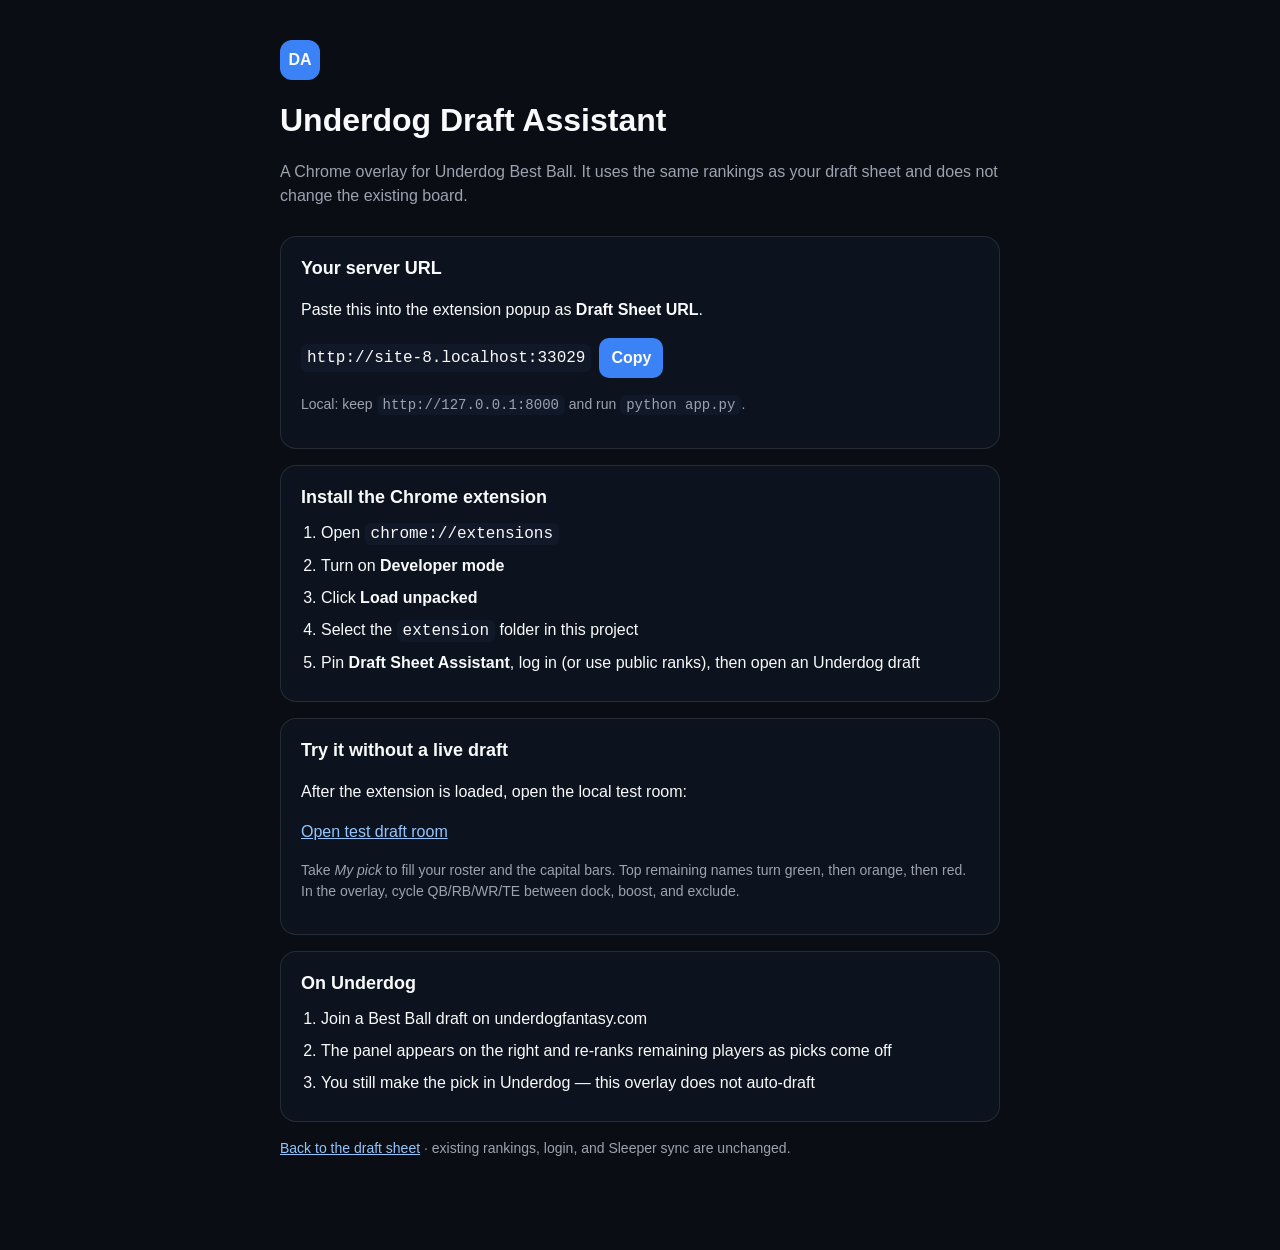
==== assistant.html @ 2c3628f1 "chrome extension" ====
<!DOCTYPE html>
<html lang="en">
  <head>
    <meta charset="UTF-8" />
    <meta name="viewport" content="width=device-width, initial-scale=1.0" />
    <title>Draft Assistant · Underdog overlay</title>
    <style>
      :root {
        color-scheme: dark;
        --bg: #0a0e14;
        --text: #f9fafb;
        --muted: #9ca3af;
        --accent: #3b82f6;
        --border: rgba(255, 255, 255, 0.1);
      }
      * { box-sizing: border-box; }
      body {
        margin: 0;
        background: var(--bg);
        color: var(--text);
        font: 16px/1.5 "Segoe UI", Tahoma, sans-serif;
      }
      main {
        max-width: 760px;
        margin: 0 auto;
        padding: 40px 20px 80px;
      }
      a { color: #93c5fd; }
      .logo {
        display: inline-grid;
        place-items: center;
        width: 40px;
        height: 40px;
        border-radius: 12px;
        background: var(--accent);
        font-weight: 800;
        margin-bottom: 16px;
      }
      h1 { margin: 0 0 8px; }
      .lede { color: var(--muted); margin-bottom: 28px; }
      section {
        border: 1px solid var(--border);
        border-radius: 16px;
        padding: 18px 20px;
        margin-bottom: 16px;
        background: rgba(17, 24, 39, 0.55);
      }
      h2 { margin: 0 0 10px; font-size: 18px; }
      ol { margin: 0; padding-left: 20px; }
      li { margin: 8px 0; }
      code, .copy {
        font-family: ui-monospace, Consolas, monospace;
        background: #111827;
        padding: 2px 6px;
        border-radius: 6px;
      }
      .copy-row {
        display: flex;
        gap: 8px;
        align-items: center;
        flex-wrap: wrap;
      }
      button {
        font: inherit;
        font-weight: 700;
        border: 0;
        border-radius: 10px;
        padding: 8px 12px;
        background: var(--accent);
        color: #fff;
        cursor: pointer;
      }
      .note { color: var(--muted); font-size: 14px; }
    </style>
  </head>
  <body>
    <main>
      <div class="logo">DA</div>
      <h1>Underdog Draft Assistant</h1>
      <p class="lede">A Chrome overlay for Underdog Best Ball. It uses the same rankings as your draft sheet and does not change the existing board.</p>

      <section>
        <h2>Your server URL</h2>
        <p>Paste this into the extension popup as <strong>Draft Sheet URL</strong>.</p>
        <p class="copy-row">
          <code id="api-base"></code>
          <button id="copy-api" type="button">Copy</button>
        </p>
        <p class="note">Local: keep <code>http://127.0.0.1:8000</code> and run <code>python app.py</code>.</p>
      </section>

      <section>
        <h2>Install the Chrome extension</h2>
        <ol>
          <li>Open <code>chrome://extensions</code></li>
          <li>Turn on <strong>Developer mode</strong></li>
          <li>Click <strong>Load unpacked</strong></li>
          <li>Select the <code>extension</code> folder in this project</li>
          <li>Pin <strong>Draft Sheet Assistant</strong>, log in (or use public ranks), then open an Underdog draft</li>
        </ol>
      </section>

      <section>
        <h2>Try it without a live draft</h2>
        <p>After the extension is loaded, open the local test room:</p>
        <p><a id="test-link" href="/extension/test-draft-room.html">Open test draft room</a></p>
        <p class="note">Take <em>My pick</em> to fill your roster and the capital bars. Top remaining names turn green, then orange, then red. In the overlay, cycle QB/RB/WR/TE between dock, boost, and exclude.</p>
      </section>

      <section>
        <h2>On Underdog</h2>
        <ol>
          <li>Join a Best Ball draft on underdogfantasy.com</li>
          <li>The panel appears on the right and re-ranks remaining players as picks come off</li>
          <li>You still make the pick in Underdog — this overlay does not auto-draft</li>
        </ol>
      </section>

      <p class="note"><a href="/">Back to the draft sheet</a> · existing rankings, login, and Sleeper sync are unchanged.</p>
    </main>
    <script>
      const origin = window.location.origin;
      document.getElementById('api-base').textContent = origin;
      document.getElementById('copy-api').addEventListener('click', async () => {
        await navigator.clipboard.writeText(origin);
        document.getElementById('copy-api').textContent = 'Copied';
      });
    </script>
  </body>
</html>
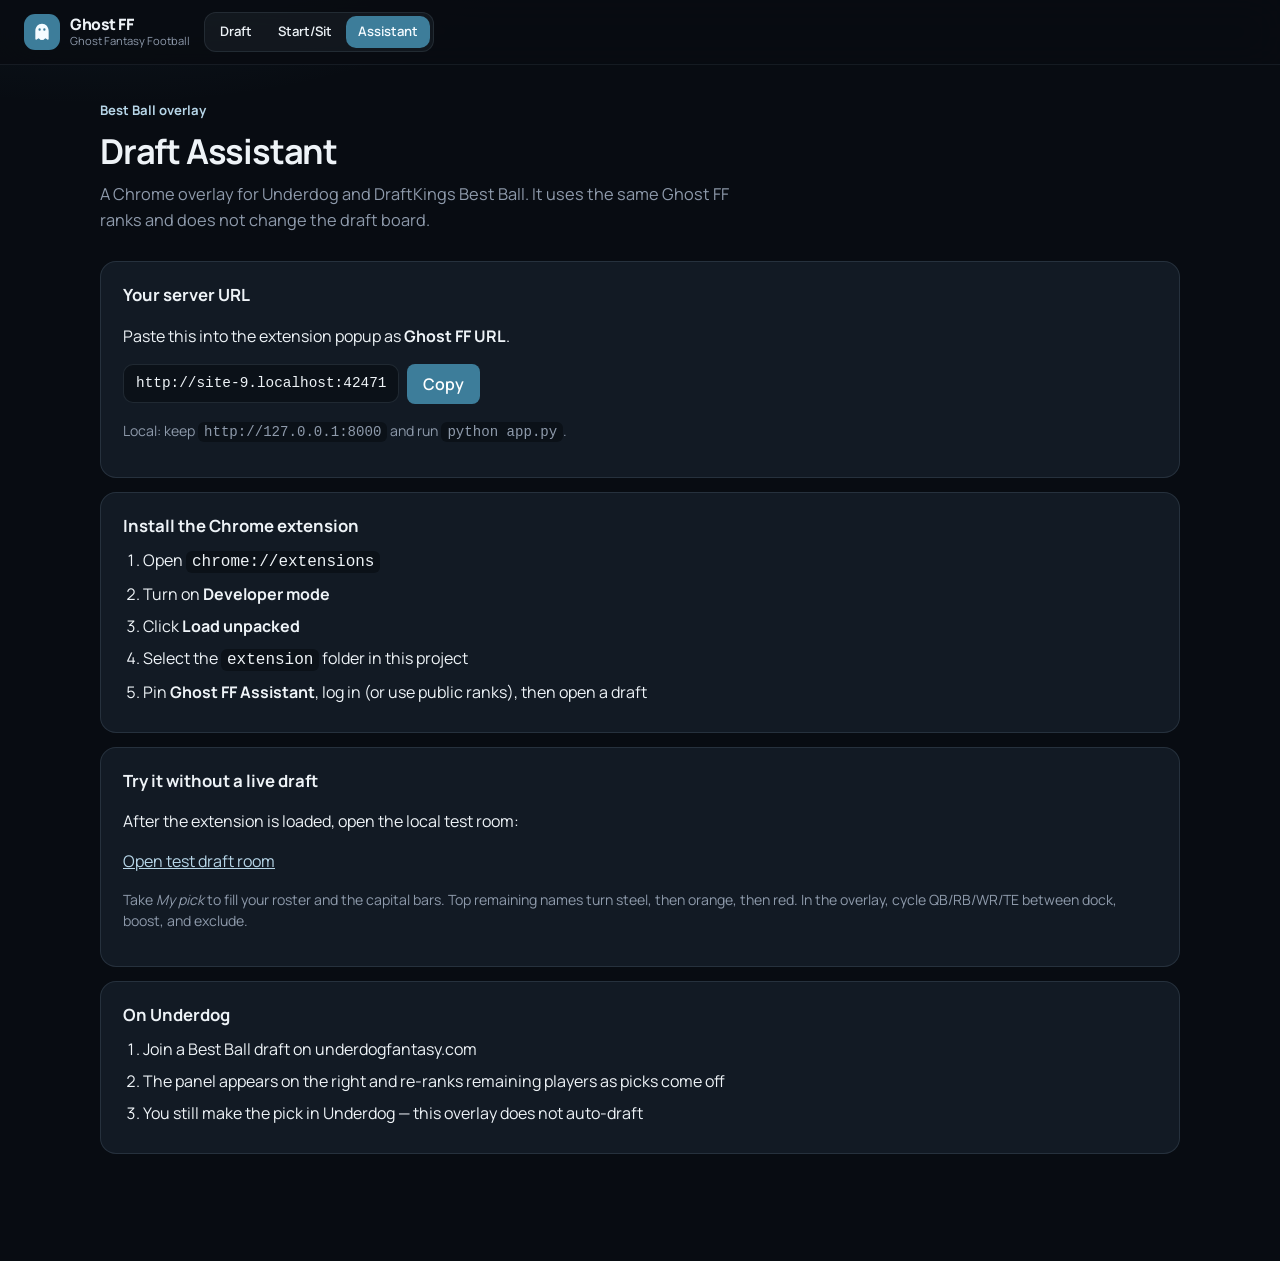
==== commit cdafa03c: "UI updates, new start sit feature" ====
--- a/assistant.html
+++ b/assistant.html
@@ -2,122 +2,80 @@
 <html lang="en">
   <head>
     <meta charset="UTF-8" />
-    <meta name="viewport" content="width=device-width, initial-scale=1.0" />
-    <title>Draft Assistant · Underdog overlay</title>
-    <style>
-      :root {
-        color-scheme: dark;
-        --bg: #0a0e14;
-        --text: #f9fafb;
-        --muted: #9ca3af;
-        --accent: #3b82f6;
-        --border: rgba(255, 255, 255, 0.1);
-      }
-      * { box-sizing: border-box; }
-      body {
-        margin: 0;
-        background: var(--bg);
-        color: var(--text);
-        font: 16px/1.5 "Segoe UI", Tahoma, sans-serif;
-      }
-      main {
-        max-width: 760px;
-        margin: 0 auto;
-        padding: 40px 20px 80px;
-      }
-      a { color: #93c5fd; }
-      .logo {
-        display: inline-grid;
-        place-items: center;
-        width: 40px;
-        height: 40px;
-        border-radius: 12px;
-        background: var(--accent);
-        font-weight: 800;
-        margin-bottom: 16px;
-      }
-      h1 { margin: 0 0 8px; }
-      .lede { color: var(--muted); margin-bottom: 28px; }
-      section {
-        border: 1px solid var(--border);
-        border-radius: 16px;
-        padding: 18px 20px;
-        margin-bottom: 16px;
-        background: rgba(17, 24, 39, 0.55);
-      }
-      h2 { margin: 0 0 10px; font-size: 18px; }
-      ol { margin: 0; padding-left: 20px; }
-      li { margin: 8px 0; }
-      code, .copy {
-        font-family: ui-monospace, Consolas, monospace;
-        background: #111827;
-        padding: 2px 6px;
-        border-radius: 6px;
-      }
-      .copy-row {
-        display: flex;
-        gap: 8px;
-        align-items: center;
-        flex-wrap: wrap;
-      }
-      button {
-        font: inherit;
-        font-weight: 700;
-        border: 0;
-        border-radius: 10px;
-        padding: 8px 12px;
-        background: var(--accent);
-        color: #fff;
-        cursor: pointer;
-      }
-      .note { color: var(--muted); font-size: 14px; }
-    </style>
+    <meta name="viewport" content="width=device-width, initial-scale=1.0, viewport-fit=cover" />
+    <title>Assistant · Ghost FF</title>
+    <link rel="stylesheet" href="styles.css?v=20260910-photos2" />
   </head>
   <body>
-    <main>
-      <div class="logo">DA</div>
-      <h1>Underdog Draft Assistant</h1>
-      <p class="lede">A Chrome overlay for Underdog Best Ball. It uses the same rankings as your draft sheet and does not change the existing board.</p>
+    <div class="app-shell">
+      <div class="header-cluster">
+        <div class="top-bar-chrome">
+          <a class="logo-section logo-link" href="/">
+            <span class="logo-mark" aria-hidden="true"></span>
+            <div class="logo-copy">
+              <h1>Ghost FF</h1>
+              <p>Ghost Fantasy Football</p>
+            </div>
+          </a>
+          <button type="button" id="nav-expand-toggle" class="nav-expand-toggle" aria-expanded="false" aria-controls="top-bar-nav">
+            <span class="nav-expand-label">Menu</span>
+            <span class="nav-expand-chevron" aria-hidden="true"></span>
+          </button>
+        </div>
+        <div class="top-bar-nav" id="top-bar-nav">
+          <nav class="page-nav" aria-label="Ghost FF">
+            <a href="/" class="nav-btn">Draft</a>
+            <a href="/start-sit" class="nav-btn">Start/Sit</a>
+            <a href="/assistant" class="nav-btn is-current" aria-current="page">Assistant</a>
+          </nav>
+        </div>
+      </div>
 
-      <section>
-        <h2>Your server URL</h2>
-        <p>Paste this into the extension popup as <strong>Draft Sheet URL</strong>.</p>
-        <p class="copy-row">
-          <code id="api-base"></code>
-          <button id="copy-api" type="button">Copy</button>
-        </p>
-        <p class="note">Local: keep <code>http://127.0.0.1:8000</code> and run <code>python app.py</code>.</p>
-      </section>
+      <main class="ghost-main">
+        <header class="ghost-hero">
+          <p class="ghost-kicker">Best Ball overlay</p>
+          <h2>Draft Assistant</h2>
+          <p class="ghost-lede">A Chrome overlay for Underdog and DraftKings Best Ball. It uses the same Ghost FF ranks and does not change the draft board.</p>
+        </header>
 
-      <section>
-        <h2>Install the Chrome extension</h2>
-        <ol>
-          <li>Open <code>chrome://extensions</code></li>
-          <li>Turn on <strong>Developer mode</strong></li>
-          <li>Click <strong>Load unpacked</strong></li>
-          <li>Select the <code>extension</code> folder in this project</li>
-          <li>Pin <strong>Draft Sheet Assistant</strong>, log in (or use public ranks), then open an Underdog draft</li>
-        </ol>
-      </section>
+        <section class="ghost-panel">
+          <h2>Your server URL</h2>
+          <p>Paste this into the extension popup as <strong>Ghost FF URL</strong>.</p>
+          <p class="copy-row">
+            <code class="ghost-copy" id="api-base"></code>
+            <button id="copy-api" type="button">Copy</button>
+          </p>
+          <p class="ghost-note">Local: keep <code class="ghost-copy">http://127.0.0.1:8000</code> and run <code class="ghost-copy">python app.py</code>.</p>
+        </section>
 
-      <section>
-        <h2>Try it without a live draft</h2>
-        <p>After the extension is loaded, open the local test room:</p>
-        <p><a id="test-link" href="/extension/test-draft-room.html">Open test draft room</a></p>
-        <p class="note">Take <em>My pick</em> to fill your roster and the capital bars. Top remaining names turn green, then orange, then red. In the overlay, cycle QB/RB/WR/TE between dock, boost, and exclude.</p>
-      </section>
+        <section class="ghost-panel">
+          <h2>Install the Chrome extension</h2>
+          <ol>
+            <li>Open <code class="ghost-copy">chrome://extensions</code></li>
+            <li>Turn on <strong>Developer mode</strong></li>
+            <li>Click <strong>Load unpacked</strong></li>
+            <li>Select the <code class="ghost-copy">extension</code> folder in this project</li>
+            <li>Pin <strong>Ghost FF Assistant</strong>, log in (or use public ranks), then open a draft</li>
+          </ol>
+        </section>
 
-      <section>
-        <h2>On Underdog</h2>
-        <ol>
-          <li>Join a Best Ball draft on underdogfantasy.com</li>
-          <li>The panel appears on the right and re-ranks remaining players as picks come off</li>
-          <li>You still make the pick in Underdog — this overlay does not auto-draft</li>
-        </ol>
-      </section>
+        <section class="ghost-panel">
+          <h2>Try it without a live draft</h2>
+          <p>After the extension is loaded, open the local test room:</p>
+          <p><a id="test-link" href="/extension/test-draft-room.html">Open test draft room</a></p>
+          <p class="ghost-note">Take <em>My pick</em> to fill your roster and the capital bars. Top remaining names turn steel, then orange, then red. In the overlay, cycle QB/RB/WR/TE between dock, boost, and exclude.</p>
+        </section>
 
-      <p class="note"><a href="/">Back to the draft sheet</a> · existing rankings, login, and Sleeper sync are unchanged.</p>
-    </main>
+        <section class="ghost-panel">
+          <h2>On Underdog</h2>
+          <ol>
+            <li>Join a Best Ball draft on underdogfantasy.com</li>
+            <li>The panel appears on the right and re-ranks remaining players as picks come off</li>
+            <li>You still make the pick in Underdog — this overlay does not auto-draft</li>
+          </ol>
+        </section>
+      </main>
+    </div>
     <script>
       const origin = window.location.origin;
       document.getElementById('api-base').textContent = origin;
@@ -125,6 +83,12 @@
         await navigator.clipboard.writeText(origin);
         document.getElementById('copy-api').textContent = 'Copied';
       });
+      const navToggle = document.getElementById('nav-expand-toggle');
+      const headerCluster = document.querySelector('.header-cluster');
+      navToggle?.addEventListener('click', () => {
+        const open = headerCluster.classList.toggle('is-nav-open');
+        navToggle.setAttribute('aria-expanded', open ? 'true' : 'false');
+      });
     </script>
   </body>
 </html>
--- a/styles.css
+++ b/styles.css
@@ -0,0 +1,1742 @@
+@import url('https://fonts.googleapis.com/css2?family=Manrope:wght@400;500;700;800&display=swap');
+
+:root {
+  color-scheme: dark;
+  --bg: #080c12;
+  --header-bg: #0c121a;
+  --border: #1c2733;
+  --text: #eef3f7;
+  --muted: #8e9aab;
+  --accent: #3d7d9a;
+  --accent-hover: #4e91af;
+  --accent-deep: #2f6a86;
+  --ice: #b7d6e8;
+  --paper: #121a24;
+  --panel: #121a24;
+  --danger: #e07070;
+  --success: #2f9e6b;
+  --ghost-mark: url("data:image/svg+xml,%3Csvg xmlns='http://www.w3.org/2000/svg' viewBox='0 0 24 24'%3E%3Cpath fill='%23000' fill-rule='evenodd' d='M12 2.2C7.4 2.2 4 6 4 10.9v9.5c0 .8.9 1.2 1.6.7L8 19.6l2.1 1.7c.5.4 1.3.4 1.8 0l.1-.1.1.1c.5.4 1.3.4 1.8 0L16 19.6l2.4 1.5c.7.5 1.6.1 1.6-.7v-9.5C20 6 16.6 2.2 12 2.2zM9.15 10.35a1.4 1.4 0 1 0 0-2.8 1.4 1.4 0 0 0 0 2.8zm5.7 0a1.4 1.4 0 1 0 0-2.8 1.4 1.4 0 0 0 0 2.8z'/%3E%3C/svg%3E");
+}
+
+* {
+  box-sizing: border-box;
+}
+
+body {
+  margin: 0;
+  background:
+    radial-gradient(900px 420px at 8% -10%, rgba(61, 125, 154, 0.16), transparent 55%),
+    var(--bg);
+  color: var(--text);
+  font-family: "Manrope", "Segoe UI", sans-serif;
+  line-height: 1.5;
+  -webkit-text-size-adjust: 100%;
+}
+
+button,
+input,
+select {
+  font: inherit;
+}
+
+.app-shell {
+  min-height: 100vh;
+  display: flex;
+  flex-direction: column;
+}
+
+.ghost-main {
+  width: min(1080px, calc(100% - 32px));
+  margin: 0 auto;
+  padding: 36px 0 96px;
+}
+
+.ghost-hero {
+  max-width: 40rem;
+  margin-bottom: 28px;
+}
+
+.ghost-hero h2 {
+  margin: 0 0 10px;
+  font-size: clamp(1.55rem, 3.2vw, 2.15rem);
+  font-weight: 700;
+  letter-spacing: -0.035em;
+  line-height: 1.18;
+}
+
+.ghost-kicker {
+  margin: 0 0 10px;
+  color: var(--ice);
+  font-size: 0.82rem;
+  font-weight: 700;
+}
+
+.ghost-lede {
+  margin: 0;
+  color: var(--muted);
+  font-size: 1.02rem;
+  line-height: 1.6;
+}
+
+.copy-row .ghost-copy {
+  padding: 8px 12px;
+  border-radius: 10px;
+  border: 1px solid rgba(183, 214, 232, 0.12);
+  font-size: 0.9rem;
+}
+
+.ghost-panel {
+  padding: 20px 22px;
+  margin-bottom: 14px;
+  border: 1px solid rgba(183, 214, 232, 0.12);
+  border-radius: 16px;
+  background: var(--paper);
+}
+
+.ghost-panel h2 {
+  margin: 0 0 10px;
+  font-size: 1.05rem;
+}
+
+.ghost-panel ol {
+  margin: 0;
+  padding-left: 20px;
+}
+
+.ghost-panel li {
+  margin: 8px 0;
+}
+
+.ghost-note {
+  color: var(--muted);
+  font-size: 0.88rem;
+}
+
+.ghost-main a {
+  color: var(--ice);
+}
+
+.copy-row {
+  display: flex;
+  gap: 8px;
+  align-items: center;
+  flex-wrap: wrap;
+}
+
+.ghost-copy {
+  font-family: ui-monospace, Consolas, monospace;
+  background: #0b1118;
+  padding: 2px 6px;
+  border-radius: 6px;
+}
+
+.copy-row .ghost-copy {
+  padding: 8px 12px;
+  border-radius: 10px;
+  border: 1px solid rgba(183, 214, 232, 0.12);
+  font-size: 0.9rem;
+}
+
+.header-cluster,
+.top-bar {
+  position: sticky;
+  top: 0;
+  z-index: 40;
+  display: flex;
+  flex-direction: row;
+  align-items: center;
+  gap: 14px;
+  padding: 12px 24px;
+  background: rgba(8, 12, 18, 0.88);
+  border-bottom: 1px solid rgba(183, 214, 232, 0.08);
+  backdrop-filter: blur(20px);
+  -webkit-backdrop-filter: blur(20px);
+  height: auto;
+  overflow: visible;
+}
+
+.top-bar-chrome {
+  display: flex;
+  align-items: center;
+  gap: 10px;
+  flex: 0 0 auto;
+  min-width: 0;
+}
+
+.logo-section {
+  display: flex;
+  align-items: center;
+  gap: 10px;
+  flex: 0 0 auto;
+  min-width: 0;
+}
+
+.logo-link {
+  text-decoration: none;
+  color: inherit;
+}
+
+.logo-mark {
+  display: grid;
+  place-items: center;
+  width: 36px;
+  height: 36px;
+  border-radius: 11px;
+  background: var(--accent);
+  color: #f4fbff;
+  font-size: 0;
+}
+
+.logo-mark::before {
+  content: "";
+  width: 20px;
+  height: 20px;
+  background: currentColor;
+  -webkit-mask: var(--ghost-mark) center / contain no-repeat;
+  mask: var(--ghost-mark) center / contain no-repeat;
+}
+
+.logo-copy {
+  min-width: 0;
+}
+
+.logo-section h1 {
+  margin: 0;
+  font-size: 0.98rem;
+  font-weight: 800;
+  letter-spacing: -0.03em;
+  line-height: 1.15;
+  color: var(--text);
+  white-space: nowrap;
+}
+
+.logo-copy p {
+  margin: 0;
+  font-size: 0.7rem;
+  color: var(--muted);
+}
+
+/* Visible by default; hidden only on wide desktops */
+.nav-expand-toggle {
+  display: inline-flex;
+  align-items: center;
+  justify-content: center;
+  gap: 8px;
+  flex: 0 0 auto;
+  min-width: 44px;
+  min-height: 40px;
+  padding: 0 12px;
+  border: 1px solid rgba(255, 255, 255, 0.14);
+  border-radius: 12px;
+  background: rgba(255, 255, 255, 0.06);
+  color: var(--text);
+  font-size: 0.82rem;
+  font-weight: 700;
+  cursor: pointer;
+}
+
+.nav-expand-chevron {
+  display: inline-block;
+  width: 8px;
+  height: 8px;
+  border-right: 2px solid currentColor;
+  border-bottom: 2px solid currentColor;
+  transform: rotate(45deg);
+  transition: transform 0.18s ease;
+  margin-top: -3px;
+}
+
+.top-bar.is-nav-open .nav-expand-chevron {
+  transform: rotate(-135deg);
+  margin-top: 3px;
+}
+
+.top-bar-nav {
+  display: flex;
+  flex-direction: row;
+  align-items: center;
+  gap: 10px;
+  flex: 1 1 auto;
+  min-width: 0;
+}
+
+.page-nav {
+  display: inline-flex;
+  align-items: center;
+  gap: 2px;
+  padding: 3px;
+  border-radius: 12px;
+  background: rgba(183, 214, 232, 0.06);
+  border: 1px solid rgba(183, 214, 232, 0.1);
+}
+
+.page-nav .nav-btn {
+  border: 0;
+  background: transparent;
+  min-height: 32px;
+  padding: 0 12px;
+}
+
+.page-nav .nav-btn:hover {
+  background: rgba(183, 214, 232, 0.08);
+  border-color: transparent;
+}
+
+.page-nav .nav-btn.is-current {
+  background: var(--accent);
+  color: #f4fbff;
+}
+
+.header-cluster.is-nav-open .nav-expand-chevron,
+.top-bar.is-nav-open .nav-expand-chevron {
+  transform: rotate(-135deg);
+  margin-top: 3px;
+}
+
+.top-bar-account {
+  display: flex;
+  flex-direction: row;
+  align-items: center;
+  gap: 8px;
+  flex: 0 0 auto;
+  margin-left: auto;
+}
+
+.draft-dock,
+.top-bar > .draft-controls {
+  display: flex;
+  align-items: center;
+  flex: 0 1 auto;
+  width: min(1400px, calc(100% - 48px));
+  max-width: none;
+  min-width: 0;
+  gap: 8px;
+  margin: 14px auto 0;
+  padding: 6px 8px 6px 12px;
+  background: var(--paper);
+  border: 1px solid rgba(183, 214, 232, 0.12);
+  border-radius: 14px;
+}
+
+.draft-dock[hidden] {
+  display: none !important;
+}
+
+.settings-bar {
+  display: flex;
+  align-items: center;
+  gap: 8px;
+  flex: 1 1 auto;
+  min-width: 0;
+}
+
+/* Wide desktop: full horizontal nav, no menu button */
+@media (min-width: 1101px) {
+  .nav-expand-toggle {
+    display: none !important;
+  }
+
+  .top-bar-nav {
+    display: flex !important;
+    flex-direction: row;
+    align-items: center;
+    flex: 1 1 auto;
+    width: auto;
+    gap: 8px;
+  }
+
+  .top-bar-account {
+    margin-left: auto;
+  }
+
+  .logo-copy p {
+    display: block;
+  }
+}
+
+/* Compact screens handled primarily by inline critical CSS in index.html */
+@media (max-width: 1100px) {
+  .col-adp-diff,
+  .col-personal-diff,
+  .col-sos {
+    display: none;
+  }
+
+  body.compact-metric-expert .col-adp {
+    display: none;
+  }
+
+  body.compact-metric-adp .col-expert {
+    display: none;
+  }
+
+  .header-cluster {
+    flex-direction: column;
+    align-items: stretch;
+    gap: 0;
+    padding: 0;
+    padding-top: env(safe-area-inset-top, 0px);
+  }
+
+  .top-bar-chrome {
+    width: 100%;
+    justify-content: space-between;
+    min-height: 56px;
+    padding: 10px 12px;
+  }
+
+  .logo-copy p {
+    display: none;
+  }
+
+  .top-bar-nav {
+    display: none;
+    flex-direction: column;
+    width: 100%;
+    padding: 0 12px 12px;
+    border-top: 1px solid rgba(183, 214, 232, 0.08);
+  }
+
+  .header-cluster.is-nav-open .top-bar-nav {
+    display: flex;
+  }
+
+  .top-bar-nav > * {
+    width: 100%;
+  }
+
+  .page-nav {
+    width: 100%;
+    display: flex;
+  }
+
+  .page-nav .nav-btn {
+    flex: 1;
+  }
+
+  .top-bar-account {
+    margin-left: 0;
+    flex-direction: column;
+    align-items: stretch;
+    width: 100%;
+  }
+}
+
+.nav-control,
+.nav-search {
+  display: flex;
+  align-items: center;
+  min-width: 0;
+  background: rgba(255, 255, 255, 0.04);
+  border: 1px solid rgba(183, 214, 232, 0.1);
+  border-radius: 10px;
+}
+
+.nav-control {
+  flex: 0 0 auto;
+}
+
+.nav-search {
+  flex: 1 1 280px;
+  max-width: 420px;
+  padding: 3px 3px 3px 4px;
+}
+
+.draft-dock.nav-search {
+  flex: 0 1 auto;
+  width: min(1400px, calc(100% - 48px));
+  max-width: none;
+  border-radius: 14px;
+  background: var(--paper);
+  border: 1px solid rgba(183, 214, 232, 0.12);
+}
+
+.draft-dock[hidden] {
+  display: none !important;
+}
+
+.nav-select,
+.top-bar .compact-select {
+  appearance: none;
+  -webkit-appearance: none;
+  min-height: 36px;
+  padding: 0 34px 0 14px;
+  border: 0;
+  background: transparent url("data:image/svg+xml,%3Csvg xmlns='http://www.w3.org/2000/svg' width='12' height='12' viewBox='0 0 12 12'%3E%3Cpath fill='%239ca3af' d='M3 4.5L6 8l3-3.5'/%3E%3C/svg%3E") no-repeat right 12px center;
+  color: var(--text);
+  font-size: 0.85rem;
+  font-weight: 600;
+  border-radius: 999px;
+  cursor: pointer;
+}
+
+.nav-select:hover,
+.top-bar .compact-select:hover {
+  border-color: transparent;
+}
+
+.nav-search .compact-input {
+  flex: 1 1 auto;
+  width: 100%;
+  min-width: 0;
+  max-width: 100%;
+  min-height: 32px;
+  padding: 0 12px;
+  border: 0;
+  background: transparent;
+  box-shadow: none;
+  font-size: 0.85rem;
+}
+
+.nav-search .compact-input:hover,
+.nav-search .compact-input:focus {
+  border-color: transparent;
+  box-shadow: none;
+}
+
+.nav-sync {
+  flex: 0 0 auto;
+  min-height: 30px;
+  padding: 0 14px;
+  border-radius: 999px;
+  font-size: 0.8rem;
+  font-weight: 700;
+  white-space: nowrap;
+}
+
+.nav-sync-secondary {
+  background: transparent;
+  border: 1px solid rgba(255, 255, 255, 0.18);
+  color: var(--text);
+}
+
+.nav-sync-secondary:hover {
+  background: rgba(255, 255, 255, 0.08);
+}
+
+.nav-sync:disabled {
+  opacity: 0.6;
+  cursor: wait;
+}
+
+.manual-mode-btn {
+  display: inline-flex;
+  align-items: center;
+  gap: 8px;
+  flex: 0 0 auto;
+  min-height: 36px;
+  padding: 0 14px;
+  border: 1px solid rgba(255, 255, 255, 0.12);
+  border-radius: 999px;
+  background: rgba(255, 255, 255, 0.04);
+  color: var(--muted);
+  font-size: 0.82rem;
+  font-weight: 700;
+  cursor: pointer;
+  transition: background 0.15s ease, border-color 0.15s ease, color 0.15s ease;
+}
+
+.manual-mode-btn:hover {
+  background: rgba(255, 255, 255, 0.08);
+  color: var(--text);
+}
+
+.manual-mode-dot {
+  width: 8px;
+  height: 8px;
+  border-radius: 50%;
+  background: #6b7280;
+  box-shadow: none;
+}
+
+.manual-mode-btn.is-enabled {
+  border-color: rgba(47, 158, 107, 0.4);
+  background: rgba(47, 158, 107, 0.14);
+  color: #b7e4cc;
+}
+
+.manual-mode-btn.is-enabled:hover {
+  background: rgba(47, 158, 107, 0.22);
+  color: #d5f0e0;
+}
+
+.manual-mode-btn.is-enabled .manual-mode-dot {
+  background: #2f9e6b;
+  box-shadow: 0 0 0 3px rgba(47, 158, 107, 0.22);
+}
+
+.manual-search-wrap {
+  position: relative;
+  flex: 1 1 auto;
+  min-width: 0;
+}
+
+.manual-search-suggestions {
+  position: absolute;
+  top: calc(100% + 6px);
+  left: 0;
+  right: 0;
+  z-index: 60;
+  max-height: 260px;
+  overflow-y: auto;
+  padding: 6px;
+  border: 1px solid rgba(255, 255, 255, 0.12);
+  border-radius: 12px;
+  background: #111827;
+  box-shadow: 0 12px 28px rgba(0, 0, 0, 0.45);
+}
+
+.manual-search-suggestion {
+  display: grid;
+  grid-template-columns: 26px minmax(0, 1fr) auto;
+  align-items: center;
+  gap: 10px;
+  width: 100%;
+  padding: 8px 10px;
+  border: 0;
+  border-radius: 8px;
+  background: transparent;
+  color: var(--text);
+  text-align: left;
+  cursor: pointer;
+}
+
+.manual-search-suggestion:hover,
+.manual-search-suggestion.is-active {
+  background: rgba(61, 125, 154, 0.18);
+}
+
+.manual-search-suggestion-name {
+  font-size: 0.85rem;
+  font-weight: 600;
+}
+
+.manual-search-suggestion-meta {
+  color: var(--muted);
+  font-size: 0.75rem;
+  white-space: nowrap;
+}
+
+.manual-search-empty {
+  padding: 10px;
+  color: var(--muted);
+  font-size: 0.82rem;
+}
+
+.nav-btn,
+.nav-login {
+  display: inline-flex;
+  align-items: center;
+  justify-content: center;
+  min-height: 34px;
+  padding: 0 13px;
+  border-radius: 10px;
+  font-size: 0.82rem;
+  font-weight: 600;
+  cursor: pointer;
+}
+
+a.nav-btn {
+  text-decoration: none;
+  color: inherit;
+  box-sizing: border-box;
+}
+
+a.nav-btn.is-current {
+  background: var(--accent);
+  border-color: transparent;
+  color: #f4fbff;
+}
+
+.nav-btn {
+  background: rgba(255, 255, 255, 0.04);
+  color: var(--text);
+  border: 1px solid rgba(255, 255, 255, 0.08);
+}
+
+.nav-btn:hover {
+  background: rgba(255, 255, 255, 0.08);
+  border-color: rgba(255, 255, 255, 0.14);
+}
+
+.nav-login {
+  background: var(--ice);
+  color: #0b1218;
+}
+
+.nav-login:hover {
+  background: #d5e8f3;
+}
+
+label.nav-btn {
+  margin: 0;
+  line-height: 1;
+  box-sizing: border-box;
+}
+
+.compact-select {
+  padding: 6px 10px;
+  border: 1px solid var(--border);
+  background: var(--bg);
+  color: var(--text);
+  border-radius: 6px;
+  font-size: 0.85rem;
+  min-height: 32px;
+  cursor: pointer;
+}
+
+.compact-select:hover {
+  border-color: var(--accent);
+}
+
+.checkbox-label {
+  display: flex;
+  align-items: center;
+  gap: 6px;
+  font-size: 0.85rem;
+  color: var(--text);
+  cursor: pointer;
+}
+
+.checkbox-label input {
+  width: auto;
+  min-height: auto;
+  cursor: pointer;
+}
+
+.compact-input {
+  padding: 6px 10px;
+  border: 1px solid var(--border);
+  background: var(--bg);
+  color: var(--text);
+  border-radius: 6px;
+  font-size: 0.85rem;
+  min-height: 32px;
+  min-width: 150px;
+}
+
+.compact-input:hover {
+  border-color: var(--accent);
+}
+
+.compact-input:focus {
+  outline: none;
+  border-color: var(--accent);
+  box-shadow: 0 0 0 2px rgba(61, 125, 154, 0.22);
+}
+
+.compact-button {
+  padding: 6px 14px;
+  border-radius: 8px;
+  font-size: 0.85rem;
+  font-weight: 600;
+  min-height: 32px;
+}
+
+.user-section {
+  display: flex;
+  align-items: center;
+  gap: 8px;
+  flex: 0 0 auto;
+  margin-left: auto;
+}
+
+.user-display {
+  max-width: 140px;
+  overflow: hidden;
+  text-overflow: ellipsis;
+  white-space: nowrap;
+  font-size: 0.82rem;
+  font-weight: 700;
+  color: var(--text);
+}
+
+.user-display:empty {
+  display: none;
+}
+
+.main-content {
+  flex: 1;
+  padding: 18px 24px 32px;
+  max-width: 1400px;
+  margin: 0 auto;
+  width: 100%;
+}
+
+.csv-help-banner {
+  display: flex;
+  align-items: flex-start;
+  justify-content: space-between;
+  gap: 16px;
+  margin-bottom: 16px;
+  padding: 14px 16px;
+  background: rgba(61, 125, 154, 0.1);
+  border: 1px solid rgba(183, 214, 232, 0.16);
+  border-radius: 14px;
+}
+
+.csv-help-copy {
+  min-width: 0;
+}
+
+.csv-help-copy strong {
+  display: block;
+  margin-bottom: 4px;
+  color: var(--text);
+  font-size: 0.92rem;
+}
+
+.csv-help-copy p {
+  margin: 0;
+  color: var(--muted);
+  font-size: 0.85rem;
+  line-height: 1.45;
+}
+
+.csv-help-copy code,
+.csv-help-copy em {
+  color: var(--text);
+  font-style: normal;
+  font-weight: 700;
+}
+
+.csv-help-copy code {
+  font-family: "Segoe UI", sans-serif;
+  font-weight: 600;
+}
+
+.csv-help-dismiss {
+  flex: 0 0 auto;
+  white-space: nowrap;
+}
+
+.filters-bar {
+  display: flex;
+  align-items: center;
+  justify-content: space-between;
+  margin-bottom: 16px;
+  gap: 12px;
+}
+
+.filters-bar-main {
+  display: flex;
+  align-items: center;
+  gap: 12px;
+  min-width: 0;
+  flex: 1 1 auto;
+}
+
+.position-filters {
+  display: flex;
+  gap: 2px;
+  flex-wrap: wrap;
+  padding: 3px;
+  border-radius: 10px;
+  background: rgba(183, 214, 232, 0.06);
+  border: 1px solid rgba(183, 214, 232, 0.1);
+}
+}
+
+.chip-filter {
+  padding: 6px 12px;
+  border: 1px solid transparent;
+  background: transparent;
+  color: var(--muted);
+  border-radius: 8px;
+  font-size: 0.82rem;
+  font-weight: 600;
+  cursor: pointer;
+  transition: background 0.15s ease, color 0.15s ease;
+}
+
+.chip-filter:hover {
+  color: var(--text);
+  background: rgba(183, 214, 232, 0.08);
+}
+
+.chip-filter.is-active {
+  background: var(--accent);
+  color: #f4fbff;
+  border-color: transparent;
+}
+
+.action-buttons {
+  display: flex;
+  flex-wrap: wrap;
+  gap: 8px;
+  align-items: center;
+}
+
+.ranking-status-bar {
+  padding: 8px 12px;
+  background: rgba(61, 125, 154, 0.1);
+  border: 1px solid rgba(183, 214, 232, 0.14);
+  border-radius: 10px;
+  margin-bottom: 16px;
+  font-size: 0.85rem;
+  color: var(--ice);
+  font-weight: 500;
+}
+
+.table-container {
+  background: var(--paper);
+  border: 1px solid rgba(183, 214, 232, 0.1);
+  border-radius: 14px;
+  overflow: auto;
+  max-height: 70vh;
+}
+
+.rankings-table {
+  width: 100%;
+  border-collapse: collapse;
+}
+
+.rankings-table thead {
+  background: var(--header-bg);
+  position: sticky;
+  top: 0;
+  z-index: 10;
+}
+
+.rankings-table th,
+.rankings-table td {
+  padding: 12px 16px;
+  text-align: left;
+  border-bottom: 1px solid var(--border);
+}
+
+.rankings-table th {
+  font-size: 0.72rem;
+  font-weight: 600;
+  letter-spacing: 0.04em;
+  text-transform: uppercase;
+  color: var(--muted);
+  cursor: pointer;
+  user-select: none;
+}
+
+.rankings-table th:hover {
+  color: var(--text);
+}
+
+.rankings-table th.is-sorted {
+  background: rgba(61, 125, 154, 0.14);
+  box-shadow: inset 0 -2px 0 var(--accent);
+  color: var(--ice);
+}
+
+.rankings-table th.is-sorted::after {
+  content: ' ▾';
+  font-size: 0.8em;
+}
+
+.rankings-table th.is-sorted.asc::after {
+  content: ' ▴';
+}
+
+/* Phone: Rank, Player, Pos, metric, Mark */
+@media (max-width: 768px) {
+  .col-team,
+  .col-adp-diff,
+  .col-personal-diff,
+  .col-sos {
+    display: none;
+  }
+
+  body.compact-metric-expert .col-adp {
+    display: none;
+  }
+
+  body.compact-metric-adp .col-expert {
+    display: none;
+  }
+
+  .manual-search-suggestions {
+    top: auto;
+    bottom: calc(100% + 8px);
+    max-height: min(42vh, 320px);
+  }
+
+  .manual-search-suggestion {
+    min-height: 44px;
+    padding: 12px 12px;
+  }
+
+  .manual-search-suggestion-name {
+    font-size: 0.95rem;
+  }
+
+  .nav-sync {
+    min-height: 44px;
+    padding: 0 16px;
+    font-size: 0.88rem;
+  }
+
+  .top-bar .compact-input {
+    min-height: 44px;
+    font-size: 1rem;
+  }
+
+  .logo-copy h1 {
+    font-size: 0.88rem;
+  }
+
+  .main-content {
+    padding: 12px 12px 8px;
+  }
+
+  .csv-help-banner {
+    flex-direction: column;
+  }
+
+  .csv-help-dismiss {
+    align-self: flex-end;
+  }
+
+  .filters-bar {
+    align-items: stretch;
+    flex-direction: column;
+    flex-wrap: nowrap;
+    gap: 8px;
+  }
+
+  .filters-bar-main {
+    flex-direction: column;
+    align-items: stretch;
+    gap: 8px;
+  }
+
+  .action-buttons {
+    width: 100%;
+    display: flex;
+    flex-wrap: wrap;
+    gap: 8px;
+  }
+
+  .action-buttons .compact-button {
+    flex: 1 1 calc(50% - 8px);
+    min-height: 40px;
+  }
+
+  .position-filters {
+    flex-wrap: nowrap;
+    overflow-x: auto;
+    -webkit-overflow-scrolling: touch;
+    scrollbar-width: none;
+    padding-bottom: 2px;
+  }
+
+  .position-filters::-webkit-scrollbar {
+    display: none;
+  }
+
+  .chip-filter {
+    flex: 0 0 auto;
+    min-height: 40px;
+    padding: 8px 14px;
+    font-size: 0.9rem;
+  }
+
+  .adp-selector .compact-select {
+    width: 100%;
+    min-height: 40px;
+  }
+
+  .rankings-table,
+  .comparison-table th,
+  .comparison-table td {
+    padding: 12px 8px;
+    font-size: 0.82rem;
+  }
+
+  .rankings-table tbody tr {
+    min-height: 48px;
+  }
+
+  .rankings-table td.col-rank,
+  .rankings-table th.col-rank {
+    padding-left: 10px;
+    white-space: nowrap;
+  }
+
+  .player-name {
+    font-size: 0.92rem;
+  }
+
+  .pos-pill {
+    font-size: 0.75rem;
+    padding: 4px 8px;
+  }
+
+  .row-draft-btn {
+    min-height: 40px;
+    min-width: 56px;
+    padding: 0 12px;
+    font-size: 0.8rem;
+  }
+
+  .col-draft-action {
+    width: 68px;
+  }
+
+  .drag-handle {
+    display: none;
+  }
+
+  .drafted-hint {
+    display: none;
+  }
+
+  .table-container {
+    max-height: none;
+  }
+}
+
+/* Tablet refinements */
+@media (min-width: 769px) and (max-width: 1100px) {
+  .compact-select,
+  .compact-input {
+    font-size: 0.85rem;
+    padding: 6px 10px;
+  }
+
+  .nav-sync {
+    min-height: 36px;
+  }
+
+  .rankings-table,
+  .comparison-table th,
+  .comparison-table td {
+    padding: 10px 12px;
+    font-size: 0.84rem;
+  }
+
+  .filters-bar {
+    flex-wrap: wrap;
+  }
+
+  .position-filters {
+    flex-wrap: nowrap;
+    overflow-x: auto;
+    -webkit-overflow-scrolling: touch;
+    scrollbar-width: none;
+  }
+
+  .position-filters::-webkit-scrollbar {
+    display: none;
+  }
+
+  .chip-filter {
+    flex: 0 0 auto;
+    min-height: 36px;
+  }
+
+  .row-draft-btn {
+    min-height: 34px;
+    padding: 0 12px;
+  }
+}
+
+.rankings-table tbody tr {
+  transition: background 0.15s ease;
+}
+
+.rankings-table tbody tr:hover {
+  background: rgba(183, 214, 232, 0.04);
+}
+
+.rankings-table tbody tr.drafted-row {
+  opacity: 0.4;
+}
+
+.rankings-table td {
+  font-size: 0.9rem;
+}
+
+.player-cell {
+  display: flex;
+  align-items: center;
+  gap: 10px;
+  min-width: 0;
+}
+
+.player-photo {
+  position: relative;
+  display: grid;
+  place-items: center;
+  flex: 0 0 auto;
+  width: 32px;
+  height: 32px;
+  overflow: hidden;
+  border-radius: 50%;
+  background: rgba(61, 125, 154, 0.22);
+  color: var(--ice);
+  font-size: 0.62rem;
+  font-weight: 800;
+  letter-spacing: 0.02em;
+}
+
+.player-photo.is-dst {
+  border-radius: 8px;
+  padding: 4px;
+  background: rgba(8, 12, 18, 0.55);
+}
+
+.player-photo img {
+  position: absolute;
+  inset: 0;
+  z-index: 1;
+  width: 100%;
+  height: 100%;
+  object-fit: cover;
+  object-position: top center;
+}
+
+.player-photo.has-photo .player-initials {
+  display: none;
+}
+
+.player-photo.is-dst img {
+  object-fit: contain;
+  padding: 3px;
+}
+
+.player-photo.is-chip,
+.player-photo.is-suggest {
+  width: 26px;
+  height: 26px;
+  font-size: 0.55rem;
+}
+
+.player-name {
+  min-width: 0;
+  font-weight: 600;
+  letter-spacing: -0.02em;
+  overflow: hidden;
+  text-overflow: ellipsis;
+  white-space: nowrap;
+}
+
+.selected-row {
+  outline: 1px solid rgba(61, 125, 154, 0.55);
+  background: rgba(61, 125, 154, 0.12) !important;
+}
+
+.unmatched-section {
+  margin-top: 20px;
+  padding: 16px;
+  background: var(--bg);
+  border: 1px solid var(--border);
+  border-radius: 8px;
+}
+
+.drafted-section {
+  margin-top: 20px;
+  padding: 16px;
+  background: rgba(255, 255, 255, 0.02);
+  border: 1px solid var(--border);
+  border-radius: 10px;
+}
+
+.drafted-section-header {
+  display: flex;
+  flex-direction: column;
+  gap: 4px;
+  margin-bottom: 12px;
+}
+
+.drafted-section-header h3 {
+  margin: 0;
+  font-size: 1rem;
+  display: flex;
+  align-items: center;
+  gap: 8px;
+}
+
+.drafted-count {
+  display: inline-flex;
+  align-items: center;
+  justify-content: center;
+  min-width: 1.6rem;
+  padding: 0 6px;
+  border-radius: 999px;
+  background: rgba(61, 125, 154, 0.2);
+  color: var(--ice);
+  font-size: 0.8rem;
+  font-weight: 700;
+}
+
+.drafted-hint {
+  margin: 0;
+  color: var(--muted);
+  font-size: 0.82rem;
+}
+
+.drafted-list {
+  display: flex;
+  flex-wrap: wrap;
+  gap: 8px;
+  max-height: 180px;
+  overflow-y: auto;
+}
+
+.drafted-chip {
+  display: inline-flex;
+  align-items: center;
+  gap: 8px;
+  padding: 4px 8px 4px 4px;
+  border: 1px solid rgba(255, 255, 255, 0.1);
+  border-radius: 999px;
+  background: rgba(255, 255, 255, 0.04);
+  font-size: 0.82rem;
+}
+
+.drafted-chip-meta {
+  color: var(--muted);
+  font-size: 0.75rem;
+}
+
+.drafted-chip-source {
+  font-size: 0.68rem;
+  font-weight: 700;
+  letter-spacing: 0.04em;
+  text-transform: uppercase;
+  color: var(--ice);
+}
+
+.drafted-chip-source.is-manual {
+  color: #b7e4cc;
+}
+
+.drafted-chip-undo {
+  min-height: 24px;
+  padding: 0 8px;
+  border: 0;
+  border-radius: 999px;
+  background: rgba(239, 68, 68, 0.15);
+  color: #fca5a5;
+  font-size: 0.72rem;
+  font-weight: 700;
+  cursor: pointer;
+}
+
+.drafted-chip-undo:hover {
+  background: rgba(239, 68, 68, 0.28);
+}
+
+.drafted-empty {
+  color: var(--muted);
+  font-size: 0.85rem;
+}
+
+.row-draft-btn {
+  min-height: 28px;
+  padding: 0 10px;
+  border: 1px solid rgba(47, 158, 107, 0.35);
+  border-radius: 8px;
+  background: rgba(47, 158, 107, 0.12);
+  color: #b7e4cc;
+  font-size: 0.72rem;
+  font-weight: 700;
+  cursor: pointer;
+  white-space: nowrap;
+}
+
+.row-draft-btn:hover {
+  background: rgba(16, 185, 129, 0.22);
+}
+
+.col-draft-action {
+  width: 72px;
+  text-align: center;
+}
+
+.unmatched-section h3 {
+  margin: 0 0 8px 0;
+  font-size: 1rem;
+  color: var(--text);
+}
+
+.unmatched-section p {
+  margin: 0 0 12px 0;
+  font-size: 0.85rem;
+  color: var(--muted);
+}
+
+.unmatched-list {
+  max-height: 200px;
+  overflow-y: auto;
+  margin-bottom: 12px;
+  padding: 8px;
+  background: var(--panel);
+  border: 1px solid var(--border);
+  border-radius: 6px;
+}
+
+.unmatched-item {
+  display: flex;
+  justify-content: space-between;
+  align-items: center;
+  padding: 8px;
+  margin-bottom: 4px;
+  background: var(--bg);
+  border-radius: 4px;
+  font-size: 0.85rem;
+}
+
+.unmatched-item:last-child {
+  margin-bottom: 0;
+}
+
+.unmatched-item .player-info {
+  display: flex;
+  align-items: center;
+  gap: 8px;
+}
+
+.unmatched-item .pick-no {
+  color: var(--accent);
+  font-weight: 600;
+}
+
+.drag-handle {
+  cursor: grab;
+  color: var(--muted);
+  padding: 4px 8px 4px 4px;
+  user-select: none;
+  display: inline-flex;
+  align-items: center;
+  gap: 2px;
+  vertical-align: middle;
+}
+
+.drag-handle:hover {
+  color: var(--text);
+}
+
+.drag-handle:active {
+  cursor: grabbing;
+}
+
+.drag-handle::before {
+  content: '⋮⋮';
+  font-size: 1.2rem;
+  letter-spacing: -2px;
+  line-height: 1;
+}
+
+.pos-pill {
+  display: inline-flex;
+  align-items: center;
+  justify-content: center;
+  border-radius: 4px;
+  padding: 2px 8px;
+  font-size: 0.75rem;
+  font-weight: 600;
+  letter-spacing: 0.05em;
+  background: rgba(255, 255, 255, 0.1);
+  min-width: 50px;
+  border: 1px solid rgba(255, 255, 255, 0.1);
+}
+
+/* Position-specific colors */
+.pos-pill.pos-qb {
+  background: rgba(239, 68, 68, 0.2);
+  color: #fca5a5;
+  border: 1px solid rgba(239, 68, 68, 0.3);
+}
+
+.pos-pill.pos-rb {
+  background: rgba(34, 197, 94, 0.2);
+  color: #86efac;
+  border: 1px solid rgba(34, 197, 94, 0.3);
+}
+
+.pos-pill.pos-wr {
+  background: rgba(61, 125, 154, 0.22);
+  color: var(--ice);
+  border: 1px solid rgba(61, 125, 154, 0.35);
+}
+
+.pos-pill.pos-te {
+  background: rgba(168, 85, 247, 0.2);
+  color: #c4b5fd;
+  border: 1px solid rgba(168, 85, 247, 0.3);
+}
+
+.pos-pill.pos-k {
+  background: rgba(251, 191, 36, 0.2);
+  color: #fcd34d;
+  border: 1px solid rgba(251, 191, 36, 0.3);
+}
+
+.pos-pill.pos-def {
+  background: rgba(107, 114, 128, 0.2);
+  color: #d1d5db;
+  border: 1px solid rgba(107, 114, 128, 0.3);
+}
+
+.pos-pill.pos-flex {
+  background: rgba(236, 72, 153, 0.2);
+  color: #f9a8d4;
+  border: 1px solid rgba(236, 72, 153, 0.3);
+}
+
+.tier-pill {
+  display: inline-flex;
+  align-items: center;
+  justify-content: center;
+  border-radius: 4px;
+  padding: 2px 8px;
+  font-size: 0.75rem;
+  font-weight: 600;
+  letter-spacing: 0.05em;
+  background: rgba(255, 255, 255, 0.1);
+  min-width: 50px;
+}
+
+.tier-pill.t1 { background: rgba(110, 231, 249, 0.16); color: var(--accent); }
+.tier-pill.t2 { background: rgba(122, 201, 255, 0.16); color: #94cfff; }
+.tier-pill.t3 { background: rgba(125, 139, 255, 0.16); color: #a2adff; }
+.tier-pill.t4 { background: rgba(151, 117, 255, 0.16); color: #bfa7ff; }
+.tier-pill.t5 { background: rgba(255, 153, 102, 0.16); color: #ffb47a; }
+.tier-pill.t6 { background: rgba(255, 107, 107, 0.16); color: var(--danger); }
+.tier-pill.t7 { background: rgba(255, 214, 102, 0.16); color: #ffd36a; }
+.tier-pill.t8 { background: rgba(131, 205, 146, 0.16); color: #b4e4b8; }
+.tier-pill.t9 { background: rgba(255, 125, 175, 0.16); color: #ffb1cf; }
+.tier-pill.t10 { background: rgba(255, 255, 255, 0.1); color: #e8ecf5; }
+
+.tier-divider {
+  cursor: pointer;
+}
+
+.tier-divider td {
+  padding-top: 10px;
+  padding-bottom: 10px;
+  background: rgba(255, 255, 255, 0.03);
+  border-bottom: 1px solid rgba(255, 255, 255, 0.12);
+}
+
+.tier-divider td:hover {
+  background: rgba(255, 255, 255, 0.05);
+}
+
+.tier-divider.is-selected td {
+  background: rgba(61, 125, 154, 0.16);
+  box-shadow: inset 3px 0 0 var(--accent);
+}
+
+.tier-bar {
+  display: flex;
+  align-items: center;
+  gap: 10px;
+  width: 100%;
+}
+
+.tier-divider-count {
+  margin-left: 10px;
+  color: var(--muted);
+  font-size: 0.86rem;
+}
+
+.status-bar {
+  padding: 10px 14px;
+  background: var(--header-bg);
+  border: 1px solid var(--border);
+  border-radius: 6px;
+  margin-top: 12px;
+  font-size: 0.85rem;
+  color: var(--muted);
+}
+
+button {
+  border: none;
+  border-radius: 8px;
+  padding: 8px 16px;
+  cursor: pointer;
+  background: var(--accent);
+  color: white;
+  font-weight: 600;
+  transition: background 0.15s ease;
+}
+
+button:hover {
+  background: var(--accent-hover);
+}
+
+button.ghost {
+  background: transparent;
+  color: var(--text);
+  border: 1px solid var(--border);
+}
+
+button.ghost:hover {
+  background: rgba(255, 255, 255, 0.05);
+  border-color: var(--accent);
+}
+
+.top-bar .nav-btn:hover {
+  background: rgba(255, 255, 255, 0.08);
+  border-color: rgba(255, 255, 255, 0.14);
+}
+
+.top-bar .nav-login:hover {
+  background: #d5e8f3;
+}
+
+.modal-overlay {
+  position: fixed;
+  top: 0;
+  left: 0;
+  right: 0;
+  bottom: 0;
+  background: rgba(0, 0, 0, 0.8);
+  display: flex;
+  align-items: center;
+  justify-content: center;
+  z-index: 1000;
+}
+
+.modal-content {
+  background: var(--header-bg);
+  border: 1px solid var(--border);
+  border-radius: 12px;
+  padding: 24px;
+  max-width: 400px;
+  width: 90%;
+  display: flex;
+  flex-direction: column;
+  gap: 16px;
+}
+
+.modal-content h2 {
+  margin: 0;
+  color: var(--text);
+}
+
+.modal-content p {
+  margin: 0;
+  color: var(--muted);
+  font-size: 0.9rem;
+}
+
+.modal-content input {
+  width: 100%;
+  padding: 10px 12px;
+  border: 1px solid var(--border);
+  background: var(--bg);
+  color: var(--text);
+  border-radius: 6px;
+  margin-bottom: 8px;
+}
+
+.modal-content button {
+  margin-top: 8px;
+}
+
+.modal-overlay {
+  position: fixed;
+  top: 0;
+  left: 0;
+  right: 0;
+  bottom: 0;
+  background: rgba(0, 0, 0, 0.8);
+  display: flex;
+  align-items: center;
+  justify-content: center;
+  z-index: 1000;
+}
+
+.modal-content {
+  background: var(--panel);
+  border: 1px solid rgba(255, 255, 255, 0.1);
+  border-radius: 20px;
+  padding: 32px;
+  max-width: 400px;
+  width: 90%;
+  text-align: center;
+}
+
+.modal-content h2 {
+  margin: 0 0 12px;
+  color: var(--accent);
+}
+
+.modal-content p {
+  margin: 0 0 20px;
+  color: var(--muted);
+}
+
+.modal-content input {
+  width: 100%;
+  margin-bottom: 16px;
+  text-align: center;
+}
+
+.modal-content button {
+  width: 100%;
+}
+
+.login-section {
+  display: flex;
+  align-items: center;
+  gap: 12px;
+  min-width: 150px;
+  justify-content: flex-end;
+}
+
+.notice-overlay {
+  background: rgba(3, 7, 18, 0.76);
+  backdrop-filter: blur(8px);
+}
+
+.notice-modal {
+  align-items: center;
+  gap: 12px;
+  max-width: 440px;
+  padding: 32px;
+  text-align: center;
+  box-shadow: 0 24px 80px rgba(0, 0, 0, 0.42);
+}
+
+.notice-modal-icon {
+  display: grid;
+  width: 44px;
+  height: 44px;
+  place-items: center;
+  border: 1px solid rgba(16, 185, 129, 0.45);
+  border-radius: 50%;
+  background: rgba(16, 185, 129, 0.14);
+  color: var(--success);
+  font-size: 1.35rem;
+  font-weight: 800;
+}
+
+.notice-modal.is-error .notice-modal-icon {
+  border-color: rgba(239, 68, 68, 0.45);
+  background: rgba(239, 68, 68, 0.14);
+  color: var(--danger);
+}
+
+.notice-modal h2 {
+  margin: 0;
+  color: var(--text);
+}
+
+.notice-modal p {
+  white-space: pre-line;
+}
+
+.notice-modal button {
+  min-width: 120px;
+  margin-top: 4px;
+}
+
+.login-section span {
+  color: var(--accent);
+  font-weight: 600;
+}
+
+.login-section button {
+  min-width: 80px;
+}
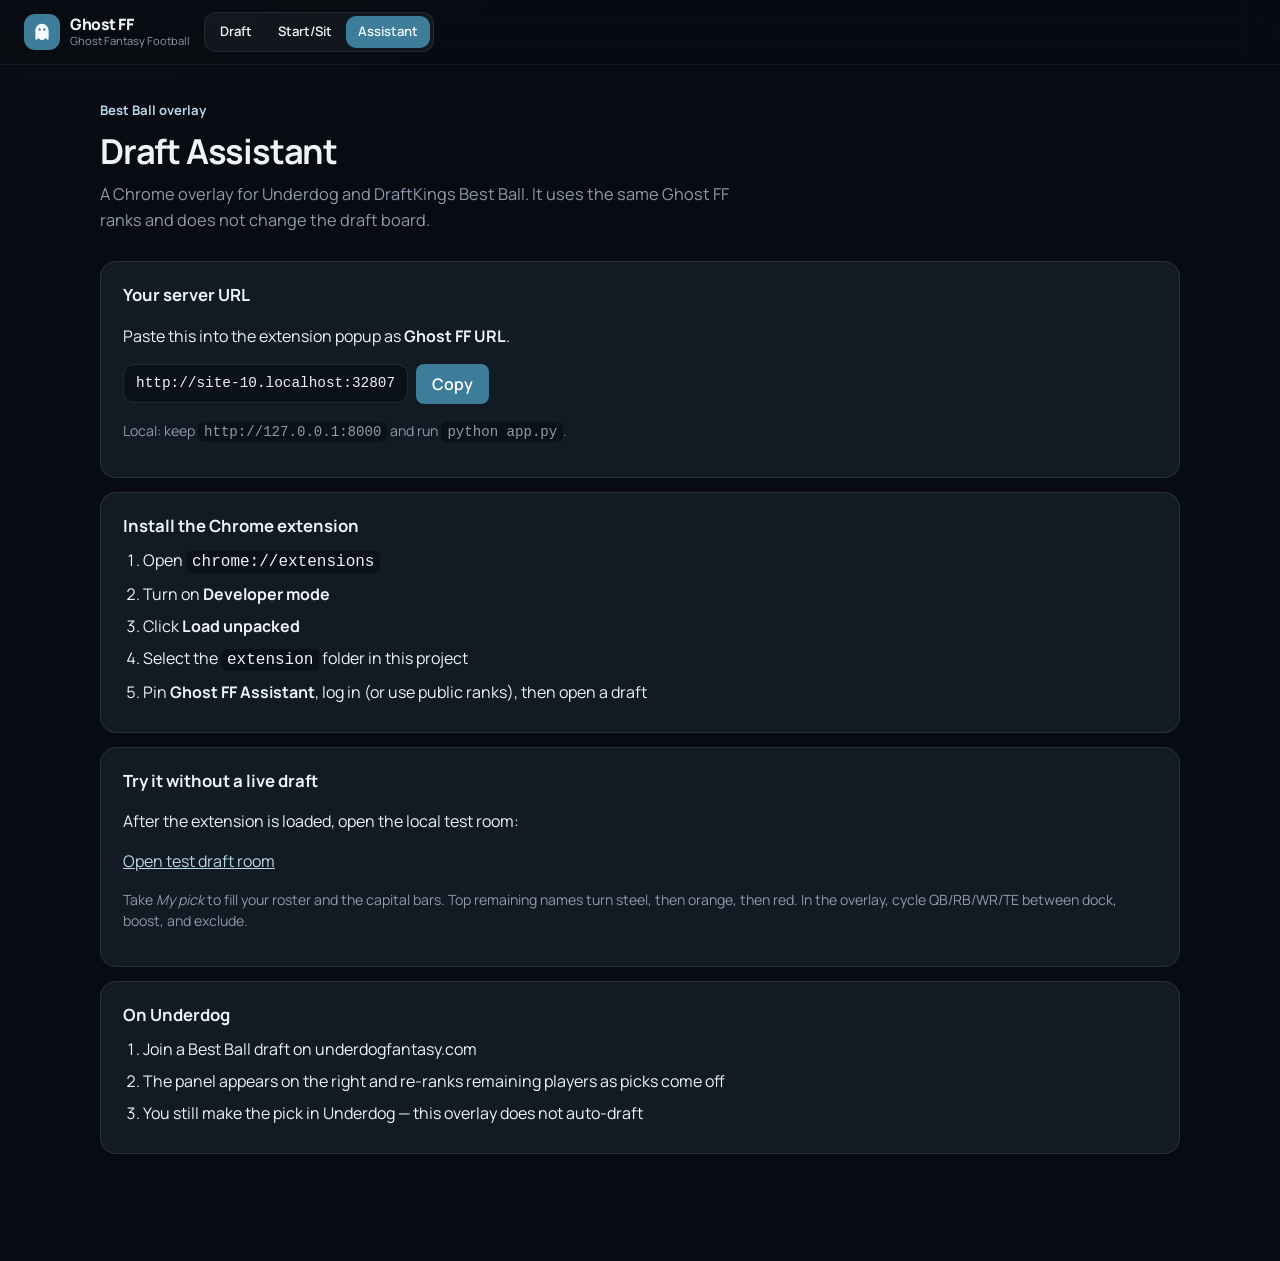
==== commit f73de74a: "Hide player initials whenever a headshot is present. Co-authored-by: Cursor <cursoragent@cursor.com>" ====
--- a/assistant.html
+++ b/assistant.html
@@ -4,7 +4,7 @@
     <meta charset="UTF-8" />
     <meta name="viewport" content="width=device-width, initial-scale=1.0, viewport-fit=cover" />
     <title>Assistant · Ghost FF</title>
-    <link rel="stylesheet" href="styles.css?v=20260910-photos2" />
+    <link rel="stylesheet" href="styles.css?v=20260910-photos3" />
   </head>
   <body>
     <div class="app-shell">
--- a/styles.css
+++ b/styles.css
@@ -1192,7 +1192,8 @@
   object-position: top center;
 }
 
-.player-photo.has-photo .player-initials {
+.player-photo.has-photo .player-initials,
+.player-photo:has(img) .player-initials {
   display: none;
 }
 
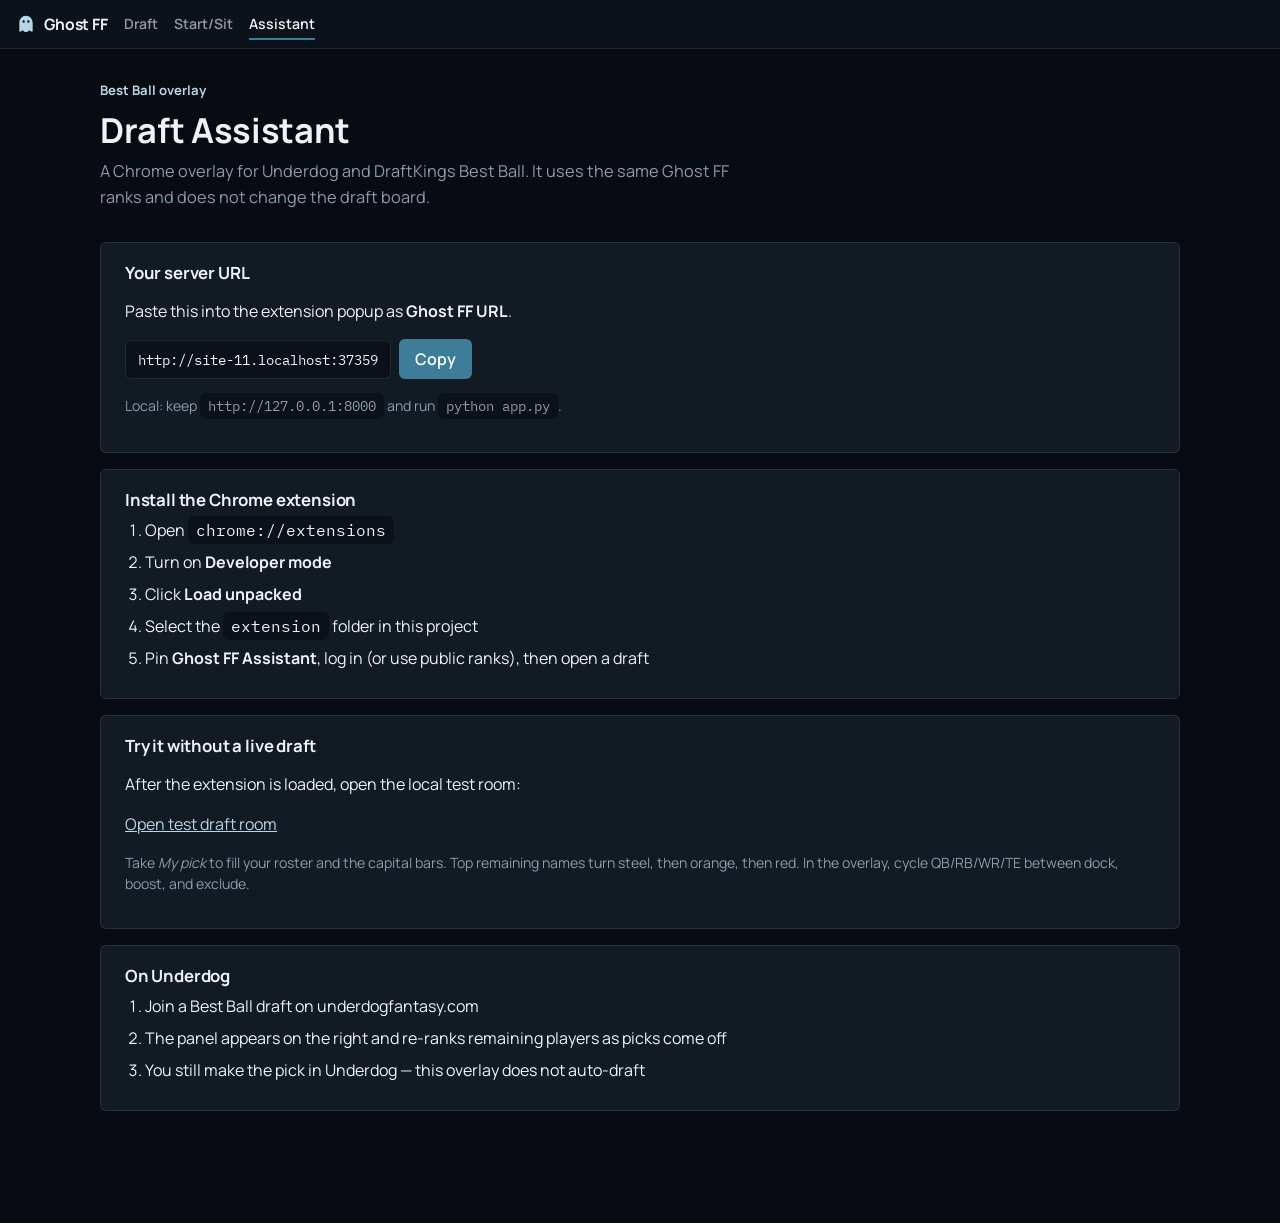
==== commit c9d3a5c7: "fixes to Ui, need more updates on the overall look" ====
--- a/assistant.html
+++ b/assistant.html
@@ -4,7 +4,8 @@
     <meta charset="UTF-8" />
     <meta name="viewport" content="width=device-width, initial-scale=1.0, viewport-fit=cover" />
     <title>Assistant · Ghost FF</title>
-    <link rel="stylesheet" href="styles.css?v=20260910-photos3" />
+    <link rel="stylesheet" href="brand.css?v=20260917-sheet" />
+    <link rel="stylesheet" href="styles.css?v=20260917-sheet" />
   </head>
   <body>
     <div class="app-shell">
@@ -14,7 +15,6 @@
             <span class="logo-mark" aria-hidden="true"></span>
             <div class="logo-copy">
               <h1>Ghost FF</h1>
-              <p>Ghost Fantasy Football</p>
             </div>
           </a>
           <button type="button" id="nav-expand-toggle" class="nav-expand-toggle" aria-expanded="false" aria-controls="top-bar-nav">
@@ -24,9 +24,9 @@
         </div>
         <div class="top-bar-nav" id="top-bar-nav">
           <nav class="page-nav" aria-label="Ghost FF">
-            <a href="/" class="nav-btn">Draft</a>
-            <a href="/start-sit" class="nav-btn">Start/Sit</a>
-            <a href="/assistant" class="nav-btn is-current" aria-current="page">Assistant</a>
+            <a href="/" class="page-link">Draft</a>
+            <a href="/start-sit" class="page-link">Start/Sit</a>
+            <a href="/assistant" class="page-link is-current" aria-current="page">Assistant</a>
           </nav>
         </div>
       </div>
--- a/brand.css
+++ b/brand.css
@@ -0,0 +1,123 @@
+/* Ghost FF brand tokens. Load this file first on every Ghost surface. */
+
+@import url("https://fonts.googleapis.com/css2?family=Manrope:wght@400;600;700&family=IBM+Plex+Mono:wght@400;600&display=swap");
+
+:root,
+:host,
+.fds-root {
+  color-scheme: dark;
+
+  --bg: #080c12;
+  --header-bg: #0c121a;
+  --paper: #121a24;
+  --panel: #121a24;
+  --border: #1c2733;
+  --border-soft: rgba(183, 214, 232, 0.12);
+  --text: #eef3f7;
+  --muted: #8e9aab;
+  --accent: #3d7d9a;
+  --accent-hover: #4e91af;
+  --accent-deep: #2f6a86;
+  --ice: #b7d6e8;
+  --on-accent: #f4fbff;
+  --danger: #e07070;
+  --success: #2f9e6b;
+  --warning: #c4a574;
+  --sit: #d07158;
+
+  --pos-qb: #c4a574;
+  --pos-rb: #2f9e6b;
+  --pos-wr: #c4845a;
+  --pos-te: #3d7d9a;
+  --pos-k: #c4a574;
+  --pos-def: #8e9aab;
+  --pos-flex: #b7d6e8;
+
+  --font-sans: "Manrope", "Segoe UI", system-ui, sans-serif;
+  --font-mono: "IBM Plex Mono", ui-monospace, Consolas, monospace;
+  --weight-regular: 400;
+  --weight-medium: 600;
+  --weight-bold: 700;
+  --tracking-header: -0.01em;
+  --leading-body: 1.5;
+  --leading-header: 1.2;
+
+  --radius-sm: 4px;
+  --radius: 6px;
+  --radius-full: 50%;
+
+  --space-1: 4px;
+  --space-2: 8px;
+  --space-3: 12px;
+  --space-4: 16px;
+  --space-5: 20px;
+  --space-6: 24px;
+  --space-8: 32px;
+  --space-10: 40px;
+  --space-12: 48px;
+  --space-16: 64px;
+  --space-24: 96px;
+
+  --fds-bg: var(--bg);
+  --fds-surface: var(--paper);
+  --fds-border: var(--border-soft);
+  --fds-muted: var(--muted);
+  --fds-accent: var(--accent);
+  --fds-green: var(--success);
+
+  --ghost-mark: url("data:image/svg+xml,%3Csvg xmlns='http://www.w3.org/2000/svg' viewBox='0 0 24 24'%3E%3Cpath fill='%23000' fill-rule='evenodd' d='M12 2.2C7.4 2.2 4 6 4 10.9v9.5c0 .8.9 1.2 1.6.7L8 19.6l2.1 1.7c.5.4 1.3.4 1.8 0l.1-.1.1.1c.5.4 1.3.4 1.8 0L16 19.6l2.4 1.5c.7.5 1.6.1 1.6-.7v-9.5C20 6 16.6 2.2 12 2.2zM9.15 10.35a1.4 1.4 0 1 0 0-2.8 1.4 1.4 0 0 0 0 2.8zm5.7 0a1.4 1.4 0 1 0 0-2.8 1.4 1.4 0 0 0 0 2.8z'/%3E%3C/svg%3E");
+}
+
+*,
+*::before,
+*::after {
+  box-sizing: border-box;
+}
+
+html,
+body {
+  max-width: 100%;
+  overflow-x: hidden;
+}
+
+body {
+  margin: 0;
+  background: var(--bg);
+  color: var(--text);
+  font-family: var(--font-sans);
+  font-weight: var(--weight-regular);
+  line-height: var(--leading-body);
+  -webkit-text-size-adjust: 100%;
+}
+
+button,
+input,
+select,
+textarea {
+  font: inherit;
+}
+
+h1, h2, h3, h4 {
+  font-weight: var(--weight-bold);
+  letter-spacing: var(--tracking-header);
+  line-height: var(--leading-header);
+}
+
+code, kbd, pre, samp {
+  font-family: var(--font-mono);
+  font-variant-numeric: tabular-nums;
+}
+
+.rankings-table td.col-rank,
+.rankings-table td.col-adp,
+.rankings-table td.col-expert,
+.rankings-table td.col-adp-diff,
+.rankings-table td.col-personal-diff,
+.rankings-table td.col-sos,
+.rankings-table td.col-team,
+.proj-table td,
+.fds-slate-table,
+.fds-playoff-table {
+  font-family: var(--font-mono);
+  font-variant-numeric: tabular-nums;
+}
--- a/styles.css
+++ b/styles.css
@@ -1,46 +1,9 @@
-@import url('https://fonts.googleapis.com/css2?family=Manrope:wght@400;500;700;800&display=swap');
-
-:root {
-  color-scheme: dark;
-  --bg: #080c12;
-  --header-bg: #0c121a;
-  --border: #1c2733;
-  --text: #eef3f7;
-  --muted: #8e9aab;
-  --accent: #3d7d9a;
-  --accent-hover: #4e91af;
-  --accent-deep: #2f6a86;
-  --ice: #b7d6e8;
-  --paper: #121a24;
-  --panel: #121a24;
-  --danger: #e07070;
-  --success: #2f9e6b;
-  --ghost-mark: url("data:image/svg+xml,%3Csvg xmlns='http://www.w3.org/2000/svg' viewBox='0 0 24 24'%3E%3Cpath fill='%23000' fill-rule='evenodd' d='M12 2.2C7.4 2.2 4 6 4 10.9v9.5c0 .8.9 1.2 1.6.7L8 19.6l2.1 1.7c.5.4 1.3.4 1.8 0l.1-.1.1.1c.5.4 1.3.4 1.8 0L16 19.6l2.4 1.5c.7.5 1.6.1 1.6-.7v-9.5C20 6 16.6 2.2 12 2.2zM9.15 10.35a1.4 1.4 0 1 0 0-2.8 1.4 1.4 0 0 0 0 2.8zm5.7 0a1.4 1.4 0 1 0 0-2.8 1.4 1.4 0 0 0 0 2.8z'/%3E%3C/svg%3E");
-}
-
-* {
-  box-sizing: border-box;
-}
-
-body {
-  margin: 0;
-  background:
-    radial-gradient(900px 420px at 8% -10%, rgba(61, 125, 154, 0.16), transparent 55%),
-    var(--bg);
-  color: var(--text);
-  font-family: "Manrope", "Segoe UI", sans-serif;
-  line-height: 1.5;
-  -webkit-text-size-adjust: 100%;
-}
-
-button,
-input,
-select {
-  font: inherit;
-}
+/* Layout and components. Tokens live in brand.css — load that file first. */
 
 .app-shell {
   min-height: 100vh;
+  min-width: 0;
+  max-width: 100%;
   display: flex;
   flex-direction: column;
 }
@@ -48,24 +11,24 @@
 .ghost-main {
   width: min(1080px, calc(100% - 32px));
   margin: 0 auto;
-  padding: 36px 0 96px;
+  padding: 32px 0 96px;
 }
 
 .ghost-hero {
   max-width: 40rem;
-  margin-bottom: 28px;
+  margin-bottom: 32px;
 }
 
 .ghost-hero h2 {
-  margin: 0 0 10px;
+  margin: 0 0 8px;
   font-size: clamp(1.55rem, 3.2vw, 2.15rem);
   font-weight: 700;
-  letter-spacing: -0.035em;
-  line-height: 1.18;
+  letter-spacing: var(--tracking-header);
+  line-height: 1.2;
 }
 
 .ghost-kicker {
-  margin: 0 0 10px;
+  margin: 0 0 8px;
   color: var(--ice);
   font-size: 0.82rem;
   font-weight: 700;
@@ -80,21 +43,21 @@
 
 .copy-row .ghost-copy {
   padding: 8px 12px;
-  border-radius: 10px;
+  border-radius: var(--radius);
   border: 1px solid rgba(183, 214, 232, 0.12);
   font-size: 0.9rem;
 }
 
 .ghost-panel {
-  padding: 20px 22px;
-  margin-bottom: 14px;
-  border: 1px solid rgba(183, 214, 232, 0.12);
-  border-radius: 16px;
+  padding: 20px 24px;
+  margin-bottom: 16px;
+  border: 1px solid var(--border-soft);
+  border-radius: var(--radius);
   background: var(--paper);
 }
 
 .ghost-panel h2 {
-  margin: 0 0 10px;
+  margin: 0 0 8px;
   font-size: 1.05rem;
 }
 
@@ -124,15 +87,16 @@
 }
 
 .ghost-copy {
-  font-family: ui-monospace, Consolas, monospace;
+  font-family: var(--font-mono);
+  font-variant-numeric: tabular-nums;
   background: #0b1118;
-  padding: 2px 6px;
-  border-radius: 6px;
+  padding: 4px 8px;
+  border-radius: var(--radius);
 }
 
 .copy-row .ghost-copy {
   padding: 8px 12px;
-  border-radius: 10px;
+  border-radius: var(--radius);
   border: 1px solid rgba(183, 214, 232, 0.12);
   font-size: 0.9rem;
 }
@@ -145,12 +109,10 @@
   display: flex;
   flex-direction: row;
   align-items: center;
-  gap: 14px;
-  padding: 12px 24px;
-  background: rgba(8, 12, 18, 0.88);
-  border-bottom: 1px solid rgba(183, 214, 232, 0.08);
-  backdrop-filter: blur(20px);
-  -webkit-backdrop-filter: blur(20px);
+  gap: 16px;
+  padding: 8px 16px;
+  background: var(--header-bg);
+  border-bottom: 1px solid var(--border);
   height: auto;
   overflow: visible;
 }
@@ -158,7 +120,7 @@
 .top-bar-chrome {
   display: flex;
   align-items: center;
-  gap: 10px;
+  gap: 8px;
   flex: 0 0 auto;
   min-width: 0;
 }
@@ -166,7 +128,7 @@
 .logo-section {
   display: flex;
   align-items: center;
-  gap: 10px;
+  gap: 8px;
   flex: 0 0 auto;
   min-width: 0;
 }
@@ -179,11 +141,11 @@
 .logo-mark {
   display: grid;
   place-items: center;
-  width: 36px;
-  height: 36px;
-  border-radius: 11px;
-  background: var(--accent);
-  color: #f4fbff;
+  width: 20px;
+  height: 20px;
+  border-radius: 0;
+  background: transparent;
+  color: var(--ice);
   font-size: 0;
 }
 
@@ -203,17 +165,15 @@
 .logo-section h1 {
   margin: 0;
   font-size: 0.98rem;
-  font-weight: 800;
-  letter-spacing: -0.03em;
-  line-height: 1.15;
+  font-weight: 700;
+  letter-spacing: var(--tracking-header);
+  line-height: 1.2;
   color: var(--text);
   white-space: nowrap;
 }
 
 .logo-copy p {
-  margin: 0;
-  font-size: 0.7rem;
-  color: var(--muted);
+  display: none;
 }
 
 /* Visible by default; hidden only on wide desktops */
@@ -226,12 +186,12 @@
   min-width: 44px;
   min-height: 40px;
   padding: 0 12px;
-  border: 1px solid rgba(255, 255, 255, 0.14);
-  border-radius: 12px;
-  background: rgba(255, 255, 255, 0.06);
+  border: 1px solid var(--border);
+  border-radius: var(--radius);
+  background: transparent;
   color: var(--text);
   font-size: 0.82rem;
-  font-weight: 700;
+  font-weight: 600;
   cursor: pointer;
 }
 
@@ -255,7 +215,7 @@
   display: flex;
   flex-direction: row;
   align-items: center;
-  gap: 10px;
+  gap: 8px;
   flex: 1 1 auto;
   min-width: 0;
 }
@@ -263,28 +223,36 @@
 .page-nav {
   display: inline-flex;
   align-items: center;
-  gap: 2px;
-  padding: 3px;
-  border-radius: 12px;
-  background: rgba(183, 214, 232, 0.06);
-  border: 1px solid rgba(183, 214, 232, 0.1);
-}
-
-.page-nav .nav-btn {
+  gap: 16px;
+  padding: 0;
   border: 0;
   background: transparent;
+}
+
+.page-link {
+  display: inline-flex;
+  align-items: center;
   min-height: 32px;
-  padding: 0 12px;
-}
-
-.page-nav .nav-btn:hover {
-  background: rgba(183, 214, 232, 0.08);
-  border-color: transparent;
-}
-
-.page-nav .nav-btn.is-current {
-  background: var(--accent);
-  color: #f4fbff;
+  padding: 0;
+  border: 0;
+  border-radius: 0;
+  background: transparent;
+  color: var(--muted);
+  font-size: 0.88rem;
+  font-weight: 600;
+  text-decoration: none;
+  cursor: pointer;
+  box-shadow: none;
+}
+
+.page-link:hover {
+  color: var(--text);
+  background: transparent;
+}
+
+.page-link.is-current {
+  color: var(--text);
+  box-shadow: inset 0 -2px 0 var(--accent);
 }
 
 .header-cluster.is-nav-open .nav-expand-chevron,
@@ -311,11 +279,11 @@
   max-width: none;
   min-width: 0;
   gap: 8px;
-  margin: 14px auto 0;
+  margin: 16px auto 0;
   padding: 6px 8px 6px 12px;
   background: var(--paper);
   border: 1px solid rgba(183, 214, 232, 0.12);
-  border-radius: 14px;
+  border-radius: var(--radius);
 }
 
 .draft-dock[hidden] {
@@ -408,10 +376,13 @@
   .page-nav {
     width: 100%;
     display: flex;
-  }
-
-  .page-nav .nav-btn {
-    flex: 1;
+    flex-direction: column;
+    align-items: flex-start;
+    gap: 8px;
+  }
+
+  .page-nav .page-link {
+    min-height: 40px;
   }
 
   .top-bar-account {
@@ -429,7 +400,7 @@
   min-width: 0;
   background: rgba(255, 255, 255, 0.04);
   border: 1px solid rgba(183, 214, 232, 0.1);
-  border-radius: 10px;
+  border-radius: var(--radius);
 }
 
 .nav-control {
@@ -439,14 +410,14 @@
 .nav-search {
   flex: 1 1 280px;
   max-width: 420px;
-  padding: 3px 3px 3px 4px;
+  padding: 4px;
 }
 
 .draft-dock.nav-search {
   flex: 0 1 auto;
   width: min(1400px, calc(100% - 48px));
   max-width: none;
-  border-radius: 14px;
+  border-radius: var(--radius);
   background: var(--paper);
   border: 1px solid rgba(183, 214, 232, 0.12);
 }
@@ -460,13 +431,13 @@
   appearance: none;
   -webkit-appearance: none;
   min-height: 36px;
-  padding: 0 34px 0 14px;
+  padding: 0 32px 0 12px;
   border: 0;
   background: transparent url("data:image/svg+xml,%3Csvg xmlns='http://www.w3.org/2000/svg' width='12' height='12' viewBox='0 0 12 12'%3E%3Cpath fill='%239ca3af' d='M3 4.5L6 8l3-3.5'/%3E%3C/svg%3E") no-repeat right 12px center;
   color: var(--text);
   font-size: 0.85rem;
   font-weight: 600;
-  border-radius: 999px;
+  border-radius: var(--radius);
   cursor: pointer;
 }
 
@@ -498,7 +469,7 @@
   flex: 0 0 auto;
   min-height: 30px;
   padding: 0 14px;
-  border-radius: 999px;
+  border-radius: var(--radius);
   font-size: 0.8rem;
   font-weight: 700;
   white-space: nowrap;
@@ -527,7 +498,7 @@
   min-height: 36px;
   padding: 0 14px;
   border: 1px solid rgba(255, 255, 255, 0.12);
-  border-radius: 999px;
+  border-radius: var(--radius);
   background: rgba(255, 255, 255, 0.04);
   color: var(--muted);
   font-size: 0.82rem;
@@ -561,8 +532,7 @@
 }
 
 .manual-mode-btn.is-enabled .manual-mode-dot {
-  background: #2f9e6b;
-  box-shadow: 0 0 0 3px rgba(47, 158, 107, 0.22);
+  background: var(--success);
 }
 
 .manual-search-wrap {
@@ -581,7 +551,7 @@
   overflow-y: auto;
   padding: 6px;
   border: 1px solid rgba(255, 255, 255, 0.12);
-  border-radius: 12px;
+  border-radius: var(--radius);
   background: #111827;
   box-shadow: 0 12px 28px rgba(0, 0, 0, 0.45);
 }
@@ -590,11 +560,11 @@
   display: grid;
   grid-template-columns: 26px minmax(0, 1fr) auto;
   align-items: center;
-  gap: 10px;
+  gap: 8px;
   width: 100%;
   padding: 8px 10px;
   border: 0;
-  border-radius: 8px;
+  border-radius: var(--radius);
   background: transparent;
   color: var(--text);
   text-align: left;
@@ -629,8 +599,8 @@
   align-items: center;
   justify-content: center;
   min-height: 34px;
-  padding: 0 13px;
-  border-radius: 10px;
+  padding: 0 12px;
+  border-radius: var(--radius);
   font-size: 0.82rem;
   font-weight: 600;
   cursor: pointer;
@@ -726,8 +696,8 @@
 }
 
 .compact-button {
-  padding: 6px 14px;
-  border-radius: 8px;
+  padding: 8px 16px;
+  border-radius: var(--radius);
   font-size: 0.85rem;
   font-weight: 600;
   min-height: 32px;
@@ -757,7 +727,8 @@
 
 .main-content {
   flex: 1;
-  padding: 18px 24px 32px;
+  min-width: 0;
+  padding: 16px 24px 32px;
   max-width: 1400px;
   margin: 0 auto;
   width: 100%;
@@ -769,10 +740,10 @@
   justify-content: space-between;
   gap: 16px;
   margin-bottom: 16px;
-  padding: 14px 16px;
+  padding: 16px 16px;
   background: rgba(61, 125, 154, 0.1);
   border: 1px solid rgba(183, 214, 232, 0.16);
-  border-radius: 14px;
+  border-radius: var(--radius);
 }
 
 .csv-help-copy {
@@ -801,7 +772,7 @@
 }
 
 .csv-help-copy code {
-  font-family: "Segoe UI", sans-serif;
+  font-family: var(--font-mono);
   font-weight: 600;
 }
 
@@ -828,61 +799,134 @@
 
 .position-filters {
   display: flex;
-  gap: 2px;
+  gap: 4px;
   flex-wrap: wrap;
-  padding: 3px;
-  border-radius: 10px;
-  background: rgba(183, 214, 232, 0.06);
-  border: 1px solid rgba(183, 214, 232, 0.1);
-}
+  padding: 0;
+  border: 0;
+  background: transparent;
 }
 
 .chip-filter {
-  padding: 6px 12px;
-  border: 1px solid transparent;
+  padding: 4px 8px;
+  border: 0;
   background: transparent;
   color: var(--muted);
-  border-radius: 8px;
+  border-radius: 0;
   font-size: 0.82rem;
   font-weight: 600;
   cursor: pointer;
-  transition: background 0.15s ease, color 0.15s ease;
 }
 
 .chip-filter:hover {
   color: var(--text);
-  background: rgba(183, 214, 232, 0.08);
+  background: transparent;
 }
 
 .chip-filter.is-active {
-  background: var(--accent);
-  color: #f4fbff;
-  border-color: transparent;
-}
-
-.action-buttons {
+  background: transparent;
+  color: var(--text);
+  box-shadow: inset 0 -2px 0 var(--accent);
+}
+
+.action-buttons,
+.board-toolbar {
   display: flex;
   flex-wrap: wrap;
   gap: 8px;
   align-items: center;
 }
 
+.board-menu {
+  position: relative;
+}
+
+.board-toolbar #save-rankings {
+  min-height: 32px;
+  height: 32px;
+  padding: 0 12px;
+  font-size: 0.85rem;
+  font-weight: 600;
+  line-height: 1;
+  box-sizing: border-box;
+}
+
+.board-menu summary {
+  list-style: none;
+  cursor: pointer;
+  min-height: 32px;
+  height: 32px;
+  padding: 0 12px;
+  border: 1px solid var(--border);
+  border-radius: var(--radius);
+  color: var(--text);
+  font-weight: 600;
+  font-size: 0.85rem;
+  line-height: 1;
+  display: inline-flex;
+  align-items: center;
+  user-select: none;
+  box-sizing: border-box;
+}
+
+.board-menu summary::-webkit-details-marker {
+  display: none;
+}
+
+.board-menu-panel {
+  position: absolute;
+  right: 0;
+  top: calc(100% + 4px);
+  z-index: 30;
+  min-width: 160px;
+  display: grid;
+  gap: 4px;
+  padding: 8px;
+  background: var(--paper);
+  border: 1px solid var(--border);
+  border-radius: var(--radius);
+}
+
+.board-menu-panel button,
+.board-menu-panel label {
+  display: flex;
+  align-items: center;
+  width: 100%;
+  margin: 0;
+  min-height: 32px;
+  padding: 0 8px;
+  border: 1px solid var(--border);
+  border-radius: var(--radius);
+  background: transparent;
+  color: var(--text);
+  font: inherit;
+  font-size: 0.85rem;
+  font-weight: 600;
+  text-align: left;
+  cursor: pointer;
+}
+
+.board-menu-panel button:hover,
+.board-menu-panel label:hover {
+  background: rgba(183, 214, 232, 0.08);
+}
+
 .ranking-status-bar {
-  padding: 8px 12px;
-  background: rgba(61, 125, 154, 0.1);
-  border: 1px solid rgba(183, 214, 232, 0.14);
-  border-radius: 10px;
-  margin-bottom: 16px;
-  font-size: 0.85rem;
-  color: var(--ice);
-  font-weight: 500;
+  padding: 0 0 8px;
+  background: transparent;
+  border: 0;
+  border-radius: 0;
+  margin-bottom: 8px;
+  font-size: 0.8rem;
+  color: var(--muted);
+  font-weight: 400;
 }
 
 .table-container {
   background: var(--paper);
   border: 1px solid rgba(183, 214, 232, 0.1);
-  border-radius: 14px;
+  border-radius: var(--radius);
   overflow: auto;
+  max-width: 100%;
   max-height: 70vh;
 }
 
@@ -906,13 +950,24 @@
 }
 
 .rankings-table th {
+  font-family: var(--font-sans);
   font-size: 0.72rem;
   font-weight: 600;
-  letter-spacing: 0.04em;
-  text-transform: uppercase;
+  letter-spacing: 0;
+  text-transform: none;
   color: var(--muted);
   cursor: pointer;
   user-select: none;
+}
+
+.player-rank {
+  display: none;
+  font-family: var(--font-mono);
+  font-variant-numeric: tabular-nums;
+  font-weight: 600;
+  color: var(--muted);
+  min-width: 1.5rem;
+  flex: 0 0 auto;
 }
 
 .rankings-table th:hover {
@@ -934,7 +989,7 @@
   content: ' ▴';
 }
 
-/* Phone: Rank, Player, Pos, metric, Mark */
+/* Phone: Rank, Player, metric, Mark */
 @media (max-width: 768px) {
   .col-team,
   .col-adp-diff,
@@ -943,6 +998,14 @@
     display: none;
   }
 
+  .th-full {
+    display: none;
+  }
+
+  .th-short {
+    display: inline;
+  }
+
   body.compact-metric-expert .col-adp {
     display: none;
   }
@@ -1033,7 +1096,7 @@
   .chip-filter {
     flex: 0 0 auto;
     min-height: 40px;
-    padding: 8px 14px;
+    padding: 8px 12px;
     font-size: 0.9rem;
   }
 
@@ -1042,12 +1105,30 @@
     min-height: 40px;
   }
 
-  .rankings-table,
+  .rankings-table {
+    table-layout: fixed;
+    width: 100%;
+  }
+
+  .rankings-table th,
+  .rankings-table td,
   .comparison-table th,
   .comparison-table td {
-    padding: 12px 8px;
+    padding: 8px;
     font-size: 0.82rem;
-  }
+    overflow: hidden;
+  }
+
+  .rankings-table th {
+    white-space: nowrap;
+    text-overflow: ellipsis;
+  }
+
+  .col-rank { width: 3rem; }
+  .col-player { width: auto; }
+  .col-adp,
+  .col-expert { width: 3.5rem; }
+  .col-draft-action { width: 3.5rem; }
 
   .rankings-table tbody tr {
     min-height: 48px;
@@ -1055,28 +1136,28 @@
 
   .rankings-table td.col-rank,
   .rankings-table th.col-rank {
-    padding-left: 10px;
+    padding-left: 8px;
     white-space: nowrap;
   }
 
   .player-name {
+    flex: 1 1 auto;
+    min-width: 0;
     font-size: 0.92rem;
   }
 
   .pos-pill {
     font-size: 0.75rem;
     padding: 4px 8px;
+    min-width: 0;
   }
 
   .row-draft-btn {
     min-height: 40px;
-    min-width: 56px;
-    padding: 0 12px;
-    font-size: 0.8rem;
-  }
-
-  .col-draft-action {
-    width: 68px;
+    min-width: 0;
+    width: 100%;
+    padding: 0 8px;
+    font-size: 0.75rem;
   }
 
   .drag-handle {
@@ -1156,8 +1237,12 @@
 .player-cell {
   display: flex;
   align-items: center;
-  gap: 10px;
+  gap: 8px;
   min-width: 0;
+}
+
+.player-rank {
+  display: none;
 }
 
 .player-photo {
@@ -1172,12 +1257,12 @@
   background: rgba(61, 125, 154, 0.22);
   color: var(--ice);
   font-size: 0.62rem;
-  font-weight: 800;
+  font-weight: 700;
   letter-spacing: 0.02em;
 }
 
 .player-photo.is-dst {
-  border-radius: 8px;
+  border-radius: var(--radius);
   padding: 4px;
   background: rgba(8, 12, 18, 0.55);
 }
@@ -1199,7 +1284,7 @@
 
 .player-photo.is-dst img {
   object-fit: contain;
-  padding: 3px;
+  padding: 4px;
 }
 
 .player-photo.is-chip,
@@ -1210,9 +1295,9 @@
 }
 
 .player-name {
+  flex: 1 1 auto;
   min-width: 0;
   font-weight: 600;
-  letter-spacing: -0.02em;
   overflow: hidden;
   text-overflow: ellipsis;
   white-space: nowrap;
@@ -1228,7 +1313,7 @@
   padding: 16px;
   background: var(--bg);
   border: 1px solid var(--border);
-  border-radius: 8px;
+  border-radius: var(--radius);
 }
 
 .drafted-section {
@@ -1236,7 +1321,7 @@
   padding: 16px;
   background: rgba(255, 255, 255, 0.02);
   border: 1px solid var(--border);
-  border-radius: 10px;
+  border-radius: var(--radius);
 }
 
 .drafted-section-header {
@@ -1260,7 +1345,7 @@
   justify-content: center;
   min-width: 1.6rem;
   padding: 0 6px;
-  border-radius: 999px;
+  border-radius: var(--radius);
   background: rgba(61, 125, 154, 0.2);
   color: var(--ice);
   font-size: 0.8rem;
@@ -1287,7 +1372,7 @@
   gap: 8px;
   padding: 4px 8px 4px 4px;
   border: 1px solid rgba(255, 255, 255, 0.1);
-  border-radius: 999px;
+  border-radius: var(--radius);
   background: rgba(255, 255, 255, 0.04);
   font-size: 0.82rem;
 }
@@ -1313,7 +1398,7 @@
   min-height: 24px;
   padding: 0 8px;
   border: 0;
-  border-radius: 999px;
+  border-radius: var(--radius);
   background: rgba(239, 68, 68, 0.15);
   color: #fca5a5;
   font-size: 0.72rem;
@@ -1334,7 +1419,7 @@
   min-height: 28px;
   padding: 0 10px;
   border: 1px solid rgba(47, 158, 107, 0.35);
-  border-radius: 8px;
+  border-radius: var(--radius);
   background: rgba(47, 158, 107, 0.12);
   color: #b7e4cc;
   font-size: 0.72rem;
@@ -1442,70 +1527,91 @@
 
 /* Position-specific colors */
 .pos-pill.pos-qb {
-  background: rgba(239, 68, 68, 0.2);
-  color: #fca5a5;
-  border: 1px solid rgba(239, 68, 68, 0.3);
+  background: rgba(196, 165, 116, 0.18);
+  color: var(--pos-qb);
+  border: 1px solid rgba(196, 165, 116, 0.35);
 }
 
 .pos-pill.pos-rb {
-  background: rgba(34, 197, 94, 0.2);
-  color: #86efac;
-  border: 1px solid rgba(34, 197, 94, 0.3);
+  background: rgba(47, 158, 107, 0.18);
+  color: #b7e4cc;
+  border: 1px solid rgba(47, 158, 107, 0.35);
 }
 
 .pos-pill.pos-wr {
+  background: rgba(196, 132, 90, 0.18);
+  color: var(--pos-wr);
+  border: 1px solid rgba(196, 132, 90, 0.35);
+}
+
+.pos-pill.pos-te {
   background: rgba(61, 125, 154, 0.22);
   color: var(--ice);
   border: 1px solid rgba(61, 125, 154, 0.35);
 }
 
-.pos-pill.pos-te {
-  background: rgba(168, 85, 247, 0.2);
-  color: #c4b5fd;
-  border: 1px solid rgba(168, 85, 247, 0.3);
-}
-
 .pos-pill.pos-k {
-  background: rgba(251, 191, 36, 0.2);
-  color: #fcd34d;
-  border: 1px solid rgba(251, 191, 36, 0.3);
+  background: rgba(196, 165, 116, 0.14);
+  color: var(--pos-k);
+  border: 1px solid rgba(196, 165, 116, 0.3);
 }
 
 .pos-pill.pos-def {
-  background: rgba(107, 114, 128, 0.2);
-  color: #d1d5db;
-  border: 1px solid rgba(107, 114, 128, 0.3);
+  background: rgba(142, 154, 171, 0.16);
+  color: var(--pos-def);
+  border: 1px solid rgba(142, 154, 171, 0.3);
 }
 
 .pos-pill.pos-flex {
-  background: rgba(236, 72, 153, 0.2);
-  color: #f9a8d4;
-  border: 1px solid rgba(236, 72, 153, 0.3);
+  background: rgba(183, 214, 232, 0.14);
+  color: var(--pos-flex);
+  border: 1px solid rgba(183, 214, 232, 0.28);
 }
 
 .tier-pill {
   display: inline-flex;
   align-items: center;
   justify-content: center;
-  border-radius: 4px;
-  padding: 2px 8px;
+  border-radius: 0;
+  padding: 0;
   font-size: 0.75rem;
-  font-weight: 600;
-  letter-spacing: 0.05em;
-  background: rgba(255, 255, 255, 0.1);
-  min-width: 50px;
-}
-
-.tier-pill.t1 { background: rgba(110, 231, 249, 0.16); color: var(--accent); }
-.tier-pill.t2 { background: rgba(122, 201, 255, 0.16); color: #94cfff; }
-.tier-pill.t3 { background: rgba(125, 139, 255, 0.16); color: #a2adff; }
-.tier-pill.t4 { background: rgba(151, 117, 255, 0.16); color: #bfa7ff; }
-.tier-pill.t5 { background: rgba(255, 153, 102, 0.16); color: #ffb47a; }
-.tier-pill.t6 { background: rgba(255, 107, 107, 0.16); color: var(--danger); }
-.tier-pill.t7 { background: rgba(255, 214, 102, 0.16); color: #ffd36a; }
-.tier-pill.t8 { background: rgba(131, 205, 146, 0.16); color: #b4e4b8; }
-.tier-pill.t9 { background: rgba(255, 125, 175, 0.16); color: #ffb1cf; }
-.tier-pill.t10 { background: rgba(255, 255, 255, 0.1); color: #e8ecf5; }
+  font-weight: 700;
+  letter-spacing: 0;
+  background: transparent;
+  min-width: 0;
+  color: var(--ice);
+}
+
+.tier-pill.t1,
+.tier-pill.t2,
+.tier-pill.t3,
+.tier-pill.t4,
+.tier-pill.t5,
+.tier-pill.t6,
+.tier-pill.t7,
+.tier-pill.t8,
+.tier-pill.t9,
+.tier-pill.t10 {
+  background: transparent;
+}
+
+.tier-divider td {
+  padding: 8px;
+  background: transparent;
+  border-bottom: 1px solid var(--border);
+  box-shadow: inset 2px 0 0 var(--accent);
+}
+
+.tier-pill.t1 { background: rgba(61, 125, 154, 0.16); color: var(--ice); }
+.tier-pill.t2 { background: rgba(183, 214, 232, 0.12); color: var(--ice); }
+.tier-pill.t3 { background: rgba(142, 154, 171, 0.16); color: var(--muted); }
+.tier-pill.t4 { background: rgba(196, 165, 116, 0.16); color: var(--warning); }
+.tier-pill.t5 { background: rgba(196, 132, 90, 0.16); color: var(--pos-wr); }
+.tier-pill.t6 { background: rgba(224, 112, 112, 0.16); color: var(--danger); }
+.tier-pill.t7 { background: rgba(196, 165, 116, 0.12); color: var(--warning); }
+.tier-pill.t8 { background: rgba(47, 158, 107, 0.16); color: var(--success); }
+.tier-pill.t9 { background: rgba(183, 214, 232, 0.08); color: var(--muted); }
+.tier-pill.t10 { background: rgba(255, 255, 255, 0.08); color: var(--text); }
 
 .tier-divider {
   cursor: pointer;
@@ -1530,7 +1636,7 @@
 .tier-bar {
   display: flex;
   align-items: center;
-  gap: 10px;
+  gap: 8px;
   width: 100%;
 }
 
@@ -1541,7 +1647,7 @@
 }
 
 .status-bar {
-  padding: 10px 14px;
+  padding: 8px 16px;
   background: var(--header-bg);
   border: 1px solid var(--border);
   border-radius: 6px;
@@ -1552,7 +1658,7 @@
 
 button {
   border: none;
-  border-radius: 8px;
+  border-radius: var(--radius);
   padding: 8px 16px;
   cursor: pointer;
   background: var(--accent);
@@ -1601,7 +1707,7 @@
 .modal-content {
   background: var(--header-bg);
   border: 1px solid var(--border);
-  border-radius: 12px;
+  border-radius: var(--radius);
   padding: 24px;
   max-width: 400px;
   width: 90%;
@@ -1651,7 +1757,7 @@
 .modal-content {
   background: var(--panel);
   border: 1px solid rgba(255, 255, 255, 0.1);
-  border-radius: 20px;
+  border-radius: var(--radius);
   padding: 32px;
   max-width: 400px;
   width: 90%;
@@ -1710,7 +1816,7 @@
   background: rgba(16, 185, 129, 0.14);
   color: var(--success);
   font-size: 1.35rem;
-  font-weight: 800;
+  font-weight: 700;
 }
 
 .notice-modal.is-error .notice-modal-icon {
@@ -1741,3 +1847,145 @@
 .login-section button {
   min-width: 80px;
 }
+
+button.page-link {
+  background: transparent;
+  color: var(--muted);
+  border: 0;
+  box-shadow: none;
+}
+
+button.page-link:hover {
+  color: var(--text);
+  background: transparent;
+}
+
+/* Phone board — last so it wins over earlier table/button rules */
+@media (max-width: 768px) {
+  .filters-bar {
+    flex-direction: column;
+    align-items: stretch;
+    gap: 8px;
+    margin-bottom: 8px;
+  }
+
+  .filters-bar-main {
+    flex-wrap: wrap;
+    gap: 8px;
+  }
+
+  .position-filters {
+    flex-wrap: nowrap;
+    overflow-x: auto;
+    width: 100%;
+    scrollbar-width: none;
+  }
+
+  .position-filters::-webkit-scrollbar {
+    display: none;
+  }
+
+  .chip-filter {
+    flex: 0 0 auto;
+    min-height: 32px;
+    padding: 4px 8px;
+  }
+
+  .board-toolbar {
+    justify-content: flex-end;
+  }
+
+  .action-buttons .compact-button {
+    flex: none;
+    min-height: 32px;
+  }
+
+  .col-rank,
+  .col-team,
+  .col-adp-diff,
+  .col-personal-diff,
+  .col-sos {
+    display: none;
+  }
+
+  body.compact-metric-expert .col-adp {
+    display: none;
+  }
+
+  body.compact-metric-adp .col-expert {
+    display: none;
+  }
+
+  .player-rank {
+    display: inline-block;
+  }
+
+  .drag-handle {
+    display: none !important;
+  }
+
+  .table-container {
+    max-height: none;
+  }
+
+  .rankings-table {
+    table-layout: fixed;
+    width: 100%;
+  }
+
+  .rankings-table th,
+  .rankings-table td {
+    padding: 8px 4px;
+    overflow: hidden;
+  }
+
+  .rankings-table th {
+    white-space: nowrap;
+  }
+
+  .col-player {
+    width: auto;
+  }
+
+  .col-pos {
+    width: 3.5rem;
+    max-width: 3.5rem;
+  }
+
+  .col-adp,
+  .col-expert {
+    width: 3rem;
+    max-width: 3rem;
+  }
+
+  .col-draft-action {
+    width: 3.5rem;
+    max-width: 3.5rem;
+  }
+
+  .row-draft-btn {
+    min-width: 0;
+    width: 100%;
+    min-height: 32px;
+    height: 32px;
+    padding: 0 4px;
+    font-size: 0.72rem;
+    font-weight: 700;
+    white-space: nowrap;
+  }
+
+  .player-name {
+    flex: 1 1 auto;
+    min-width: 0;
+  }
+
+  .pos-pill {
+    min-width: 0;
+    padding: 2px 4px;
+  }
+
+  .main-content {
+    padding: 12px 12px 8px;
+  }
+}
+
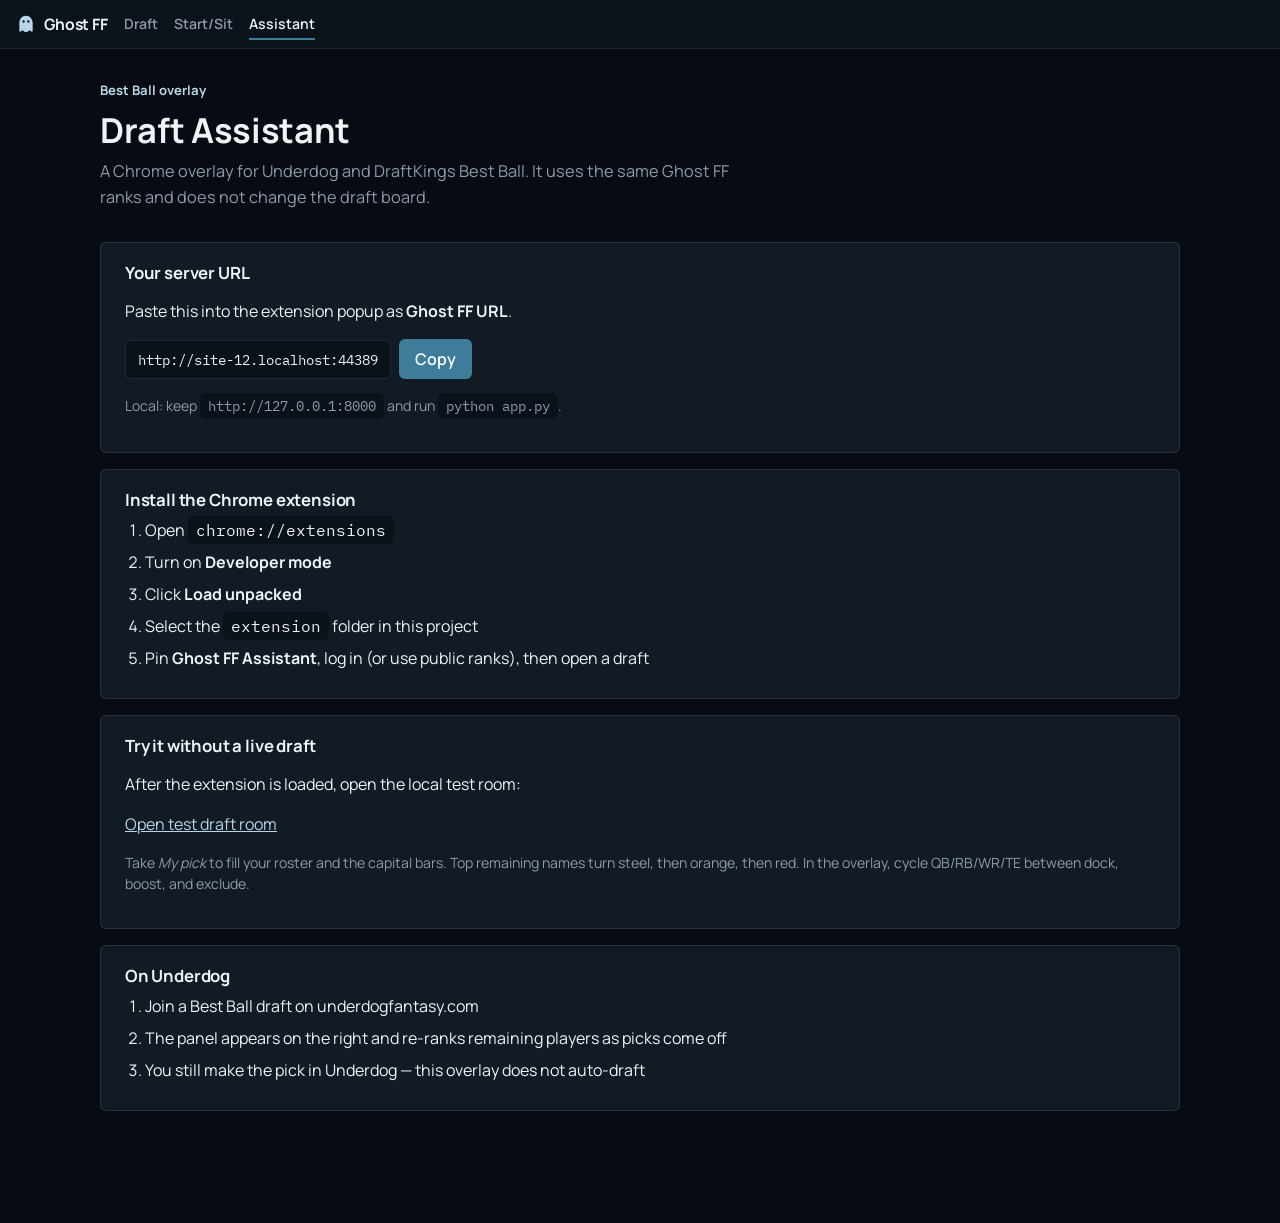
==== commit 068aac68: "phone view update" ====
--- a/assistant.html
+++ b/assistant.html
@@ -5,7 +5,7 @@
     <meta name="viewport" content="width=device-width, initial-scale=1.0, viewport-fit=cover" />
     <title>Assistant · Ghost FF</title>
     <link rel="stylesheet" href="brand.css?v=20260917-sheet" />
-    <link rel="stylesheet" href="styles.css?v=20260917-sheet" />
+    <link rel="stylesheet" href="styles.css?v=20260917-phone" />
   </head>
   <body>
     <div class="app-shell">
--- a/styles.css
+++ b/styles.css
@@ -1105,71 +1105,8 @@
     min-height: 40px;
   }
 
-  .rankings-table {
-    table-layout: fixed;
-    width: 100%;
-  }
-
-  .rankings-table th,
-  .rankings-table td,
-  .comparison-table th,
-  .comparison-table td {
-    padding: 8px;
-    font-size: 0.82rem;
-    overflow: hidden;
-  }
-
-  .rankings-table th {
-    white-space: nowrap;
-    text-overflow: ellipsis;
-  }
-
-  .col-rank { width: 3rem; }
-  .col-player { width: auto; }
-  .col-adp,
-  .col-expert { width: 3.5rem; }
-  .col-draft-action { width: 3.5rem; }
-
-  .rankings-table tbody tr {
-    min-height: 48px;
-  }
-
-  .rankings-table td.col-rank,
-  .rankings-table th.col-rank {
-    padding-left: 8px;
-    white-space: nowrap;
-  }
-
-  .player-name {
-    flex: 1 1 auto;
-    min-width: 0;
-    font-size: 0.92rem;
-  }
-
-  .pos-pill {
-    font-size: 0.75rem;
-    padding: 4px 8px;
-    min-width: 0;
-  }
-
-  .row-draft-btn {
-    min-height: 40px;
-    min-width: 0;
-    width: 100%;
-    padding: 0 8px;
-    font-size: 0.75rem;
-  }
-
-  .drag-handle {
-    display: none;
-  }
-
   .drafted-hint {
     display: none;
-  }
-
-  .table-container {
-    max-height: none;
   }
 }
 
@@ -1926,41 +1863,132 @@
 
   .table-container {
     max-height: none;
+    width: 100%;
+    max-width: 100%;
+    overflow-x: hidden;
+  }
+
+  .rankings-table,
+  .rankings-table thead,
+  .rankings-table tbody {
+    display: block;
+    width: 100%;
+    max-width: 100%;
   }
 
   .rankings-table {
-    table-layout: fixed;
+    table-layout: auto;
+  }
+
+  .rankings-table thead {
+    position: sticky;
+    top: 0;
+    z-index: 10;
+  }
+
+  .rankings-table thead tr,
+  .rankings-table tbody tr {
+    display: grid;
+    grid-template-columns: minmax(0, 1fr) 2.75rem 3.25rem;
     width: 100%;
+    min-width: 0;
+    align-items: center;
+  }
+
+  .rankings-table thead tr:has(.col-draft-action),
+  .rankings-table tbody tr:has(.col-draft-action) {
+    grid-template-columns: minmax(0, 1fr) 2.75rem 3.25rem 3.25rem;
   }
 
   .rankings-table th,
   .rankings-table td {
+    display: flex;
+    align-items: center;
+    min-width: 0;
+    max-width: 100%;
+    width: auto;
     padding: 8px 4px;
     overflow: hidden;
+    font-size: 0.82rem;
   }
 
   .rankings-table th {
     white-space: nowrap;
+    background: var(--header-bg);
+  }
+
+  .rankings-table tbody tr.tier-divider {
+    display: block;
+  }
+
+  .rankings-table tr.tier-divider td {
+    display: block;
+    width: 100%;
+  }
+
+  .rankings-table .col-rank,
+  .rankings-table .col-team,
+  .rankings-table .col-adp-diff,
+  .rankings-table .col-personal-diff,
+  .rankings-table .col-sos,
+  .rankings-table .col-expert {
+    display: none !important;
+  }
+
+  body.compact-metric-expert .rankings-table .col-adp {
+    display: none !important;
+  }
+
+  body.compact-metric-expert .rankings-table .col-expert {
+    display: flex !important;
+    justify-content: flex-end;
   }
 
   .col-player {
     width: auto;
-  }
-
-  .col-pos {
-    width: 3.5rem;
-    max-width: 3.5rem;
+    min-width: 0;
+  }
+
+  .col-pos,
+  .col-adp,
+  .col-expert,
+  .col-draft-action {
+    justify-content: center;
+    width: auto;
+    max-width: none;
   }
 
   .col-adp,
   .col-expert {
-    width: 3rem;
-    max-width: 3rem;
-  }
-
-  .col-draft-action {
-    width: 3.5rem;
-    max-width: 3.5rem;
+    justify-content: flex-end;
+    font-variant-numeric: tabular-nums;
+  }
+
+  .player-cell {
+    width: 100%;
+    min-width: 0;
+    overflow: hidden;
+  }
+
+  .player-photo {
+    width: 24px;
+    height: 24px;
+    flex: 0 0 24px;
+  }
+
+  .player-name {
+    flex: 1 1 auto;
+    min-width: 0;
+    overflow: hidden;
+    text-overflow: ellipsis;
+  }
+
+  .pos-pill {
+    min-width: 0;
+    max-width: 100%;
+    padding: 2px 4px;
+    overflow: hidden;
+    text-overflow: ellipsis;
   }
 
   .row-draft-btn {
@@ -1974,16 +2002,6 @@
     white-space: nowrap;
   }
 
-  .player-name {
-    flex: 1 1 auto;
-    min-width: 0;
-  }
-
-  .pos-pill {
-    min-width: 0;
-    padding: 2px 4px;
-  }
-
   .main-content {
     padding: 12px 12px 8px;
   }
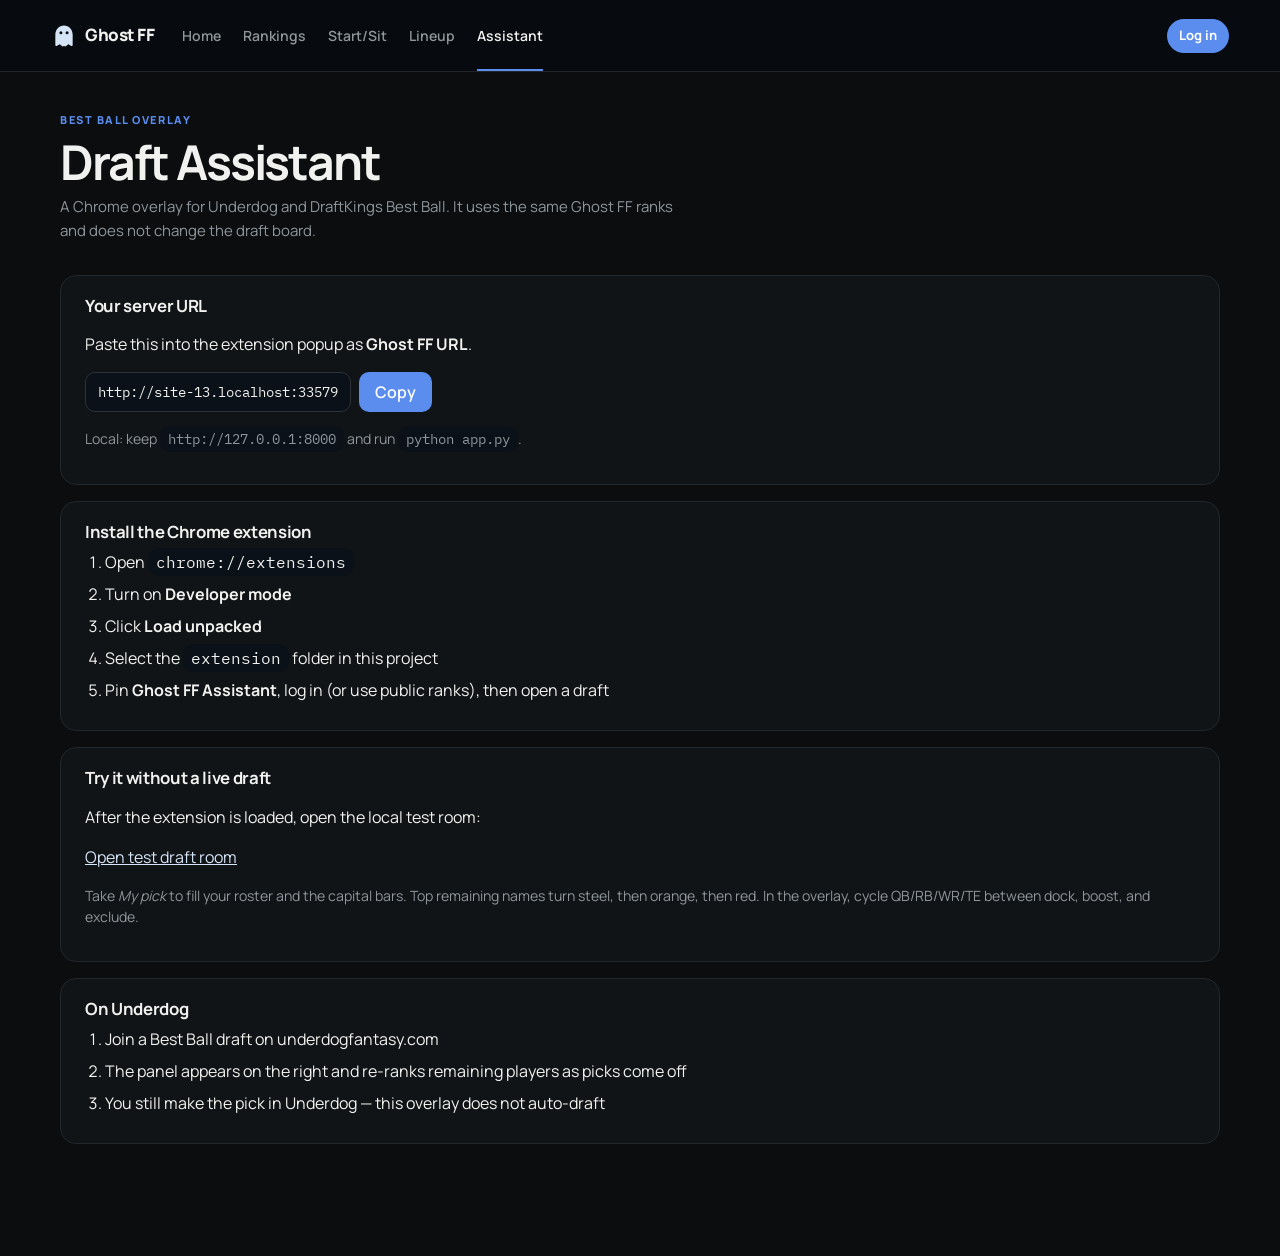
==== commit 41553855: "New features update." ====
--- a/assistant.html
+++ b/assistant.html
@@ -4,14 +4,15 @@
     <meta charset="UTF-8" />
     <meta name="viewport" content="width=device-width, initial-scale=1.0, viewport-fit=cover" />
     <title>Assistant · Ghost FF</title>
-    <link rel="stylesheet" href="brand.css?v=20260917-sheet" />
-    <link rel="stylesheet" href="styles.css?v=20260917-phone" />
+    <link rel="stylesheet" href="brand.css?v=20261002-theme" />
+    <link rel="stylesheet" href="styles.css?v=20261002-theme" />
+    <link rel="stylesheet" href="ui-theme.css?v=20261002-theme" />
   </head>
-  <body>
+  <body class="has-mobile-nav">
     <div class="app-shell">
       <div class="header-cluster">
         <div class="top-bar-chrome">
-          <a class="logo-section logo-link" href="/">
+          <a class="logo-section logo-link" href="/home">
             <span class="logo-mark" aria-hidden="true"></span>
             <div class="logo-copy">
               <h1>Ghost FF</h1>
@@ -24,10 +25,17 @@
         </div>
         <div class="top-bar-nav" id="top-bar-nav">
           <nav class="page-nav" aria-label="Ghost FF">
-            <a href="/" class="page-link">Draft</a>
+            <a href="/home" class="page-link">Home</a>
+            <a href="/" class="page-link">Rankings</a>
             <a href="/start-sit" class="page-link">Start/Sit</a>
+            <a href="/lineup" class="page-link">Lineup</a>
             <a href="/assistant" class="page-link is-current" aria-current="page">Assistant</a>
           </nav>
+          <div class="top-bar-account">
+            <span id="user-display" class="user-display"></span>
+            <button id="login-button" class="nav-login" type="button">Log in</button>
+            <button id="logout-button" class="page-link" type="button" style="display: none;">Log out</button>
+          </div>
         </div>
       </div>
 
@@ -76,6 +84,13 @@
         </section>
       </main>
     </div>
+    <nav class="mobile-nav" aria-label="Mobile">
+      <a href="/home">Home</a>
+      <a href="/">Rankings</a>
+      <a href="/start-sit">Start/Sit</a>
+      <a href="/lineup">Lineup</a>
+    </nav>
+    <script src="account-nav.js?v=20261008-account"></script>
     <script>
       const origin = window.location.origin;
       document.getElementById('api-base').textContent = origin;
--- a/brand.css
+++ b/brand.css
@@ -1,29 +1,29 @@
 /* Ghost FF brand tokens. Load this file first on every Ghost surface. */
 
-@import url("https://fonts.googleapis.com/css2?family=Manrope:wght@400;600;700&family=IBM+Plex+Mono:wght@400;600&display=swap");
+@import url("https://fonts.googleapis.com/css2?family=Manrope:wght@400;500;600;700;800&family=IBM+Plex+Mono:wght@400;600&display=swap");
 
 :root,
 :host,
 .fds-root {
   color-scheme: dark;
 
-  --bg: #080c12;
-  --header-bg: #0c121a;
-  --paper: #121a24;
-  --panel: #121a24;
-  --border: #1c2733;
-  --border-soft: rgba(183, 214, 232, 0.12);
-  --text: #eef3f7;
-  --muted: #8e9aab;
-  --accent: #3d7d9a;
-  --accent-hover: #4e91af;
-  --accent-deep: #2f6a86;
-  --ice: #b7d6e8;
-  --on-accent: #f4fbff;
-  --danger: #e07070;
-  --success: #2f9e6b;
-  --warning: #c4a574;
-  --sit: #d07158;
+  --bg: #0b0d0f;
+  --header-bg: #0b0d0f;
+  --paper: #111417;
+  --panel: #171b1f;
+  --border: #2c3237;
+  --border-soft: #22272b;
+  --text: #f1f2ef;
+  --muted: #8f969b;
+  --accent: #5b8def;
+  --accent-hover: #6f9af0;
+  --accent-deep: #3d6ec4;
+  --ice: #d5e4f7;
+  --on-accent: #ffffff;
+  --danger: #d96c67;
+  --success: #7eb78b;
+  --warning: #c79a54;
+  --sit: #d96c67;
 
   --pos-qb: #c4a574;
   --pos-rb: #2f9e6b;
@@ -42,8 +42,9 @@
   --leading-body: 1.5;
   --leading-header: 1.2;
 
-  --radius-sm: 4px;
-  --radius: 6px;
+  --radius-sm: 8px;
+  --radius: 10px;
+  --radius-card: 16px;
   --radius-full: 50%;
 
   --space-1: 4px;
--- a/styles.css
+++ b/styles.css
@@ -987,6 +987,12 @@
 
 .rankings-table th.is-sorted.asc::after {
   content: ' ▴';
+}
+
+.col-proj {
+  text-align: right;
+  font-variant-numeric: tabular-nums;
+  font-weight: 700;
 }
 
 /* Phone: Rank, Player, metric, Mark */
@@ -1926,8 +1932,15 @@
     width: 100%;
   }
 
+  .col-proj {
+    text-align: right;
+    font-variant-numeric: tabular-nums;
+    font-weight: 700;
+  }
+
   .rankings-table .col-rank,
   .rankings-table .col-team,
+  .rankings-table .col-opp,
   .rankings-table .col-adp-diff,
   .rankings-table .col-personal-diff,
   .rankings-table .col-sos,
--- a/ui-theme.css
+++ b/ui-theme.css
@@ -0,0 +1,1502 @@
+/* Visual layer from the UI revamp. Page behavior stays in the existing scripts. */
+
+:root {
+  --surface: var(--paper);
+  --surface-raised: var(--panel);
+  --surface-hover: #1b2024;
+  --line: var(--border);
+  --line-soft: var(--border-soft);
+  --muted-strong: #bcc1c4;
+  --accent-soft: #18243a;
+  --accent-dark: #ffffff;
+}
+
+.header-cluster {
+  background: rgba(7, 11, 16, 0.9);
+  border-bottom: 1px solid var(--line-soft);
+  backdrop-filter: blur(18px);
+}
+
+.logo-mark,
+.logo-mark::before {
+  width: 26px;
+  height: 26px;
+}
+
+.logo-section h1 {
+  font-size: 17px;
+  font-weight: 800;
+  letter-spacing: -0.03em;
+}
+
+.page-nav {
+  gap: 22px;
+}
+
+.page-link {
+  font-size: 14px;
+  font-weight: 600;
+}
+
+.page-link.is-current {
+  color: var(--text);
+  box-shadow: inset 0 -2px 0 var(--accent);
+}
+
+.nav-login,
+.top-bar .nav-login,
+button.nav-login {
+  background: var(--accent);
+  color: var(--on-accent);
+  border: 0;
+  border-radius: 999px;
+  font-weight: 700;
+}
+
+.nav-login:hover,
+.top-bar .nav-login:hover,
+button.nav-login:hover {
+  background: var(--accent-hover);
+  color: var(--on-accent);
+}
+
+.draft-dock,
+.top-bar > .draft-controls,
+.draft-dock.nav-search {
+  background: var(--surface);
+  border: 1px solid var(--line-soft);
+  border-radius: var(--radius-card);
+}
+
+.main-content {
+  padding-top: 28px;
+}
+
+.board-intro {
+  margin: 0 0 18px;
+}
+
+.board-intro .eyebrow,
+.page-shell .eyebrow,
+.start-sit-hero .eyebrow,
+.ghost-kicker {
+  color: var(--accent);
+  display: block;
+  font-size: 11px;
+  font-weight: 800;
+  letter-spacing: 0.14em;
+  text-transform: uppercase;
+}
+
+.board-intro h2 {
+  margin: 0;
+  font-size: clamp(28px, 3vw, 40px);
+  letter-spacing: -0.04em;
+}
+
+.filters-bar {
+  margin-bottom: 14px;
+}
+
+.chip-filter {
+  border-radius: 8px;
+  font-size: 12px;
+  font-weight: 700;
+  min-width: 38px;
+  padding: 8px 10px;
+}
+
+.chip-filter.is-active {
+  background: var(--surface-hover);
+  box-shadow: none;
+  color: var(--text);
+}
+
+.table-container,
+.csv-help-banner,
+.drafted-section,
+.ghost-panel,
+.start-sit-page .board {
+  background: var(--surface);
+  border: 1px solid var(--line-soft);
+  border-radius: var(--radius-card);
+}
+
+.rankings-table thead {
+  background: #0e1114;
+}
+
+.rankings-table tbody tr:hover {
+  background: var(--surface-hover);
+}
+
+.manual-search-suggestions {
+  background: var(--surface-raised);
+  border-color: var(--line);
+  border-radius: 12px;
+}
+
+.manual-search-suggestion:hover,
+.manual-search-suggestion.is-active {
+  background: var(--accent-soft);
+}
+
+.start-sit-main,
+.ghost-main {
+  width: min(1160px, calc(100% - 40px));
+  padding-top: 40px;
+}
+
+.start-sit-hero h2,
+.ghost-hero h2 {
+  font-size: clamp(34px, 4vw, 48px);
+  letter-spacing: -0.045em;
+  line-height: 1.05;
+}
+
+.start-sit-hero .lede,
+.ghost-lede {
+  color: var(--muted);
+  font-size: 15px;
+}
+
+.start-sit-page .player-input,
+.start-sit-page .compact-select {
+  background: var(--surface-raised);
+  border: 0;
+  border-radius: var(--radius-small, 10px);
+}
+
+.start-sit-page .player-input:focus,
+.start-sit-page .compact-select:focus {
+  background: var(--surface-hover);
+  box-shadow: 0 0 0 1px #49688e;
+}
+
+.start-sit-page .ss-btn-primary {
+  background: var(--accent);
+  color: var(--on-accent);
+  border-radius: 9px;
+  font-weight: 800;
+}
+
+.start-sit-page .ss-btn-primary:hover {
+  background: var(--accent-hover);
+}
+
+.start-sit-page .ss-btn-ghost {
+  color: var(--muted-strong);
+}
+
+.start-sit-page .recommendation {
+  align-items: flex-start;
+  background: var(--surface);
+  border: 1px solid #2a3b56;
+  border-left: 3px solid var(--accent);
+  border-radius: var(--radius-card);
+  display: flex;
+  flex-direction: column;
+  gap: 4px;
+  margin: 18px 0;
+  max-width: none;
+  padding: 21px 24px;
+}
+
+.start-sit-page .recommendation[hidden] {
+  display: none !important;
+}
+
+.start-sit-page .rec-kicker {
+  color: var(--accent);
+  font-size: 11px;
+  font-weight: 800;
+  letter-spacing: 0.1em;
+  margin: 0;
+  text-transform: uppercase;
+}
+
+.start-sit-page .recommendation h3 {
+  font-size: 18px;
+  letter-spacing: -0.02em;
+  margin: 0;
+}
+
+.start-sit-page .rec-meta {
+  color: var(--muted-strong);
+  font-size: 13px;
+  margin: 0;
+}
+
+.start-sit-page .results {
+  gap: 18px;
+}
+
+.start-sit-page .player-card,
+.start-sit-page .missing-card {
+  background: var(--surface);
+  border: 1px solid var(--line-soft);
+  border-radius: var(--radius-card);
+  padding: 24px;
+}
+
+.start-sit-page .player-card.is-start {
+  border-color: #304665;
+  box-shadow: inset 0 2px 0 var(--accent);
+}
+
+.start-sit-page .player-card.is-start .score:not(.secondary) strong {
+  color: var(--text);
+  font-size: 36px;
+  letter-spacing: -0.04em;
+}
+
+.start-sit-page .verdict.start {
+  background: var(--accent);
+  color: var(--on-accent);
+}
+
+.start-sit-page .verdict.sit {
+  background: #291b1b;
+  color: #cf827c;
+}
+
+.start-sit-page .suggest {
+  background: var(--surface-raised);
+  border-radius: 12px;
+}
+
+.start-sit-page .suggest button:hover,
+.start-sit-page .suggest button.is-active {
+  background: var(--accent-soft);
+}
+
+.ghost-panel h2 {
+  letter-spacing: -0.02em;
+}
+
+.ghost-main a,
+.copy-row .ghost-copy,
+.ghost-copy {
+  border-color: var(--line);
+}
+
+.mobile-nav {
+  display: none;
+}
+
+.page-shell {
+  margin: 0 auto;
+  max-width: 1240px;
+  padding: 48px 28px 88px;
+}
+
+.welcome {
+  align-items: flex-end;
+  display: flex;
+  justify-content: space-between;
+  margin-bottom: 34px;
+}
+
+.welcome h1,
+.team-identity h1 {
+  font-size: clamp(34px, 4vw, 52px);
+  letter-spacing: -0.045em;
+  line-height: 1.05;
+  margin: 0 0 12px;
+}
+
+.team-identity h1 {
+  font-size: 34px;
+  margin: 0 0 7px;
+}
+
+.welcome p,
+.team-identity p {
+  color: var(--muted);
+  font-size: 15px;
+  margin: 0;
+}
+
+.team-identity p {
+  font-size: 13px;
+}
+
+.week-control {
+  color: var(--muted);
+  font-size: 11px;
+  font-weight: 700;
+  letter-spacing: 0.08em;
+  text-transform: uppercase;
+}
+
+.week-control select,
+.week-control .week-value {
+  background: none;
+  border: 0;
+  color: var(--text);
+  display: block;
+  font-size: 14px;
+  font-weight: 700;
+  letter-spacing: 0;
+  margin-top: 5px;
+  padding: 0;
+  text-transform: none;
+}
+
+.summary-grid {
+  display: grid;
+  gap: 12px;
+  grid-template-columns: 1.25fr 1fr 1fr;
+  margin-bottom: 18px;
+}
+
+.summary-card {
+  align-items: center;
+  background: var(--surface);
+  border: 1px solid var(--line-soft);
+  border-radius: var(--radius-card);
+  color: inherit;
+  display: flex;
+  gap: 16px;
+  min-height: 132px;
+  padding: 22px;
+  text-decoration: none;
+}
+
+.summary-card.featured {
+  border-color: var(--line);
+}
+
+.summary-icon {
+  align-items: center;
+  background: #19232c;
+  border-radius: 12px;
+  color: var(--muted-strong);
+  display: flex;
+  flex: 0 0 auto;
+  height: 42px;
+  justify-content: center;
+  width: 42px;
+}
+
+.featured .summary-icon {
+  background: var(--accent-soft);
+  color: #8db1f5;
+}
+
+.summary-card div > span {
+  color: var(--muted);
+  display: block;
+  font-size: 12px;
+  font-weight: 600;
+  margin-bottom: 5px;
+}
+
+.summary-card strong {
+  display: block;
+  font-size: 27px;
+  letter-spacing: -0.03em;
+  line-height: 1.1;
+}
+
+.summary-card strong small {
+  color: var(--muted);
+  font-size: 13px;
+  font-weight: 600;
+}
+
+.summary-card p {
+  color: var(--muted-strong);
+  font-size: 12px;
+  margin: 7px 0 0;
+}
+
+.summary-card em {
+  color: var(--accent);
+  font-style: normal;
+  font-weight: 700;
+}
+
+.content-grid {
+  display: grid;
+  gap: 18px;
+  grid-template-columns: minmax(0, 1.65fr) minmax(310px, 0.85fr);
+}
+
+.panel {
+  background: var(--surface);
+  border: 1px solid var(--line-soft);
+  border-radius: var(--radius-card);
+}
+
+.rankings-panel,
+.spotlight,
+.weekly-brief,
+.lineup-panel {
+  padding: 24px;
+}
+
+.section-heading {
+  align-items: center;
+  display: flex;
+  justify-content: space-between;
+  gap: 12px;
+}
+
+.section-heading h2 {
+  font-size: 20px;
+  letter-spacing: -0.02em;
+  margin: 0;
+}
+
+.text-button {
+  align-items: center;
+  background: none;
+  border: 0;
+  color: var(--muted-strong);
+  display: inline-flex;
+  font-size: 12px;
+  font-weight: 700;
+  gap: 5px;
+  padding: 5px 0;
+  text-decoration: none;
+}
+
+.text-button:hover {
+  background: none;
+  color: var(--accent);
+}
+
+.ranking-tools {
+  align-items: center;
+  display: flex;
+  justify-content: space-between;
+  gap: 12px;
+  margin: 24px 0 15px;
+}
+
+.filter-row {
+  display: flex;
+  flex-wrap: wrap;
+  gap: 4px;
+}
+
+.filter {
+  background: transparent;
+  border: 0;
+  border-radius: 8px;
+  color: var(--muted);
+  font-size: 12px;
+  font-weight: 700;
+  min-width: 38px;
+  padding: 8px 10px;
+}
+
+.filter:hover {
+  background: transparent;
+  color: var(--text);
+}
+
+.filter.active {
+  background: var(--surface-hover);
+  color: var(--text);
+}
+
+.search-field {
+  align-items: center;
+  background: var(--surface-raised);
+  border-radius: 9px;
+  color: var(--muted);
+  display: flex;
+  gap: 7px;
+  padding: 8px 11px;
+}
+
+.search-field input {
+  background: transparent;
+  border: 0;
+  color: var(--text);
+  font-size: 12px;
+  outline: none;
+  width: 140px;
+}
+
+.search-field:focus-within {
+  outline: 1px solid #49688e;
+}
+
+.ranking-list {
+  display: flex;
+  flex-direction: column;
+}
+
+.ranking-row {
+  align-items: center;
+  border-top: 1px solid var(--line-soft);
+  color: inherit;
+  display: grid;
+  gap: 8px;
+  grid-template-columns: 36px 34px minmax(140px, 1fr) 72px;
+  padding: 13px 4px;
+  text-decoration: none;
+}
+
+.ranking-row:hover {
+  background: var(--surface-hover);
+  border-radius: 10px;
+}
+
+.rank {
+  color: var(--muted);
+  font-size: 12px;
+  font-weight: 700;
+}
+
+.player-mark {
+  --team: #5b8def;
+  align-items: center;
+  background: color-mix(in srgb, var(--team) 25%, #111);
+  border: 1px solid color-mix(in srgb, var(--team) 65%, #333);
+  border-radius: 50%;
+  color: #fff;
+  display: inline-flex;
+  font-size: 9px;
+  font-weight: 800;
+  height: 30px;
+  justify-content: center;
+  width: 30px;
+}
+
+.player-mark[data-pos="QB"] { --team: #c4a574; }
+.player-mark[data-pos="RB"] { --team: #2f9e6b; }
+.player-mark[data-pos="WR"] { --team: #c4845a; }
+.player-mark[data-pos="TE"] { --team: #5b8def; }
+.player-mark[data-pos="K"] { --team: #c79a54; }
+.player-mark[data-pos="DEF"],
+.player-mark[data-pos="DST"] { --team: #8f969b; }
+
+.player-mark-large {
+  font-size: 13px;
+  height: 48px;
+  width: 48px;
+}
+
+.player-name {
+  display: flex;
+  flex-direction: column;
+  gap: 3px;
+  min-width: 0;
+}
+
+.player-name b {
+  font-size: 13px;
+}
+
+.player-name small,
+.projection small {
+  color: var(--muted);
+  font-size: 11px;
+}
+
+.projection {
+  text-align: right;
+}
+
+.projection b {
+  display: block;
+  font-size: 13px;
+}
+
+.empty-state,
+.home-status {
+  color: var(--muted);
+  font-size: 13px;
+  margin: 0;
+  padding: 28px 0 12px;
+  text-align: center;
+}
+
+.spotlight {
+  align-self: start;
+}
+
+.muted {
+  color: var(--muted);
+  font-size: 13px;
+  line-height: 1.6;
+  margin: 16px 0 22px;
+}
+
+.versus {
+  align-items: center;
+  display: grid;
+  grid-template-columns: 1fr 32px 1fr;
+}
+
+.versus-player {
+  align-items: center;
+  display: flex;
+  flex-direction: column;
+  text-align: center;
+}
+
+.versus-player b {
+  font-size: 13px;
+  margin-top: 9px;
+}
+
+.versus-player > span {
+  color: var(--muted);
+  font-size: 11px;
+  margin-top: 2px;
+}
+
+.versus-player strong {
+  font-size: 22px;
+  margin-top: 10px;
+}
+
+.versus-player strong small {
+  color: var(--muted);
+  font-size: 11px;
+  font-weight: 600;
+}
+
+.vs {
+  color: #53606d;
+  font-size: 11px;
+  font-weight: 800;
+  text-align: center;
+}
+
+.edge-note {
+  align-items: center;
+  background: var(--surface-raised);
+  border-radius: 11px;
+  display: flex;
+  gap: 10px;
+  margin: 22px 0 12px;
+  padding: 12px;
+}
+
+.edge-note span {
+  display: flex;
+  flex-direction: column;
+}
+
+.edge-note b {
+  font-size: 13px;
+}
+
+.edge-note small {
+  color: var(--muted);
+  font-size: 11px;
+  margin-top: 2px;
+}
+
+.primary-button {
+  align-items: center;
+  background: var(--accent);
+  border: 0;
+  border-radius: 9px;
+  color: var(--on-accent);
+  display: inline-flex;
+  font-size: 13px;
+  font-weight: 800;
+  gap: 8px;
+  justify-content: center;
+  padding: 12px 17px;
+  text-decoration: none;
+}
+
+.primary-button:hover {
+  background: var(--accent-hover);
+  color: var(--on-accent);
+}
+
+.primary-button.wide {
+  width: 100%;
+}
+
+.secondary-button {
+  background: transparent;
+  border: 1px solid var(--line);
+  border-radius: 9px;
+  color: var(--text);
+  font-size: 12px;
+  font-weight: 700;
+  padding: 11px 15px;
+}
+
+.secondary-button:hover {
+  background: var(--surface-hover);
+  border-color: #42494e;
+}
+
+.brief-count {
+  color: var(--muted);
+  font-size: 12px;
+  font-weight: 700;
+}
+
+.brief-list {
+  margin-top: 8px;
+}
+
+.brief-row {
+  align-items: center;
+  background: transparent;
+  border: 0;
+  border-radius: 0;
+  border-top: 1px solid var(--line-soft);
+  color: inherit;
+  display: grid;
+  gap: 14px;
+  grid-template-columns: 30px 1fr auto;
+  padding: 18px 4px;
+  text-align: left;
+  text-decoration: none;
+  width: 100%;
+}
+
+.brief-row:hover {
+  background: transparent;
+}
+
+.brief-row:hover .brief-copy b {
+  color: var(--accent);
+}
+
+.brief-number {
+  color: #5e666b;
+  font-size: 11px;
+  font-weight: 800;
+}
+
+.brief-copy {
+  display: flex;
+  flex-direction: column;
+  gap: 4px;
+}
+
+.brief-copy b {
+  font-size: 13px;
+}
+
+.brief-copy small {
+  color: var(--muted);
+  font-size: 12px;
+}
+
+.status-tag {
+  background: #1c2226;
+  border-radius: 999px;
+  color: var(--muted-strong);
+  font-size: 10px;
+  font-weight: 800;
+  padding: 5px 8px;
+  text-transform: uppercase;
+}
+
+.status-tag.action {
+  background: var(--accent-soft);
+  color: #8db1f5;
+}
+
+.status-tag.clear {
+  background: #18231b;
+  color: #82b28c;
+}
+
+.team-page {
+  max-width: 1160px;
+}
+
+.team-header {
+  align-items: center;
+  display: flex;
+  justify-content: space-between;
+  gap: 16px;
+  margin-bottom: 28px;
+}
+
+.team-identity {
+  align-items: center;
+  display: flex;
+  gap: 18px;
+}
+
+.team-logo {
+  align-items: center;
+  background: var(--text);
+  border-radius: 14px;
+  color: var(--bg);
+  display: flex;
+  flex: 0 0 auto;
+  height: 62px;
+  justify-content: center;
+  overflow: hidden;
+  width: 62px;
+}
+
+.team-logo .logo-mark,
+.team-logo .logo-mark::before {
+  width: 32px;
+  height: 32px;
+  color: var(--bg);
+}
+
+.team-layout {
+  display: grid;
+  gap: 18px;
+  grid-template-columns: minmax(0, 1.6fr) minmax(260px, 0.7fr);
+}
+
+.lineup-tools {
+  display: flex;
+  flex-wrap: wrap;
+  gap: 10px;
+  margin-top: 16px;
+}
+
+.lineup-tools label {
+  color: var(--muted);
+  display: grid;
+  font-size: 11px;
+  font-weight: 700;
+  gap: 4px;
+  letter-spacing: 0.06em;
+  text-transform: uppercase;
+}
+
+.lineup-tools select,
+.lineup-tools input {
+  background: var(--surface-raised);
+  border: 0;
+  border-radius: 9px;
+  color: var(--text);
+  font-size: 13px;
+  font-weight: 700;
+  letter-spacing: 0;
+  min-height: 36px;
+  padding: 0 10px;
+  text-transform: none;
+  width: 100%;
+}
+
+.lineup-total {
+  text-align: right;
+}
+
+.lineup-total small {
+  color: var(--muted);
+  display: block;
+  font-size: 10px;
+  letter-spacing: 0.08em;
+  text-transform: uppercase;
+}
+
+.lineup-total b {
+  font-size: 20px;
+}
+
+.lineup-status {
+  color: var(--muted);
+  font-size: 12px;
+  margin: 12px 0 0;
+}
+
+.lineup-list {
+  margin-top: 12px;
+}
+
+.lineup-row {
+  align-items: center;
+  border-top: 1px solid var(--line-soft);
+  display: grid;
+  gap: 10px;
+  grid-template-columns: 42px 32px minmax(0, 1.4fr) minmax(90px, 0.8fr) 64px 28px;
+  padding: 12px 2px;
+}
+
+.lineup-row.is-bench {
+  grid-template-columns: 42px 32px minmax(0, 1.4fr) minmax(90px, 0.8fr) 64px 28px;
+}
+
+.bench-heading {
+  margin-top: 22px;
+}
+
+.lineup-pos-filters {
+  margin-top: 12px;
+}
+
+.player-mark.has-photo,
+.comparison-player .player-photo {
+  overflow: hidden;
+  position: relative;
+}
+
+.player-mark img,
+.comparison-player .player-photo img {
+  border-radius: inherit;
+  height: 100%;
+  inset: 0;
+  object-fit: cover;
+  object-position: top center;
+  position: absolute;
+  width: 100%;
+}
+
+.player-mark.has-photo:has(img) {
+  color: transparent;
+  font-size: 0;
+}
+
+.player-mark[data-pos="DEF"] img,
+.player-mark[data-pos="DST"] img,
+.player-photo.is-dst img {
+  object-fit: contain;
+  padding: 3px;
+}
+
+.comparison-player .player-photo,
+.comparison-player .player-photo.is-card {
+  background: #1b2228;
+  border-radius: 50%;
+  color: #fff;
+  font-size: 13px;
+  font-weight: 800;
+  height: 48px;
+  width: 48px;
+}
+
+.slot-mark.has-photo img {
+  display: block;
+}
+
+.slot-label {
+  color: #737b80;
+  font-size: 11px;
+  font-weight: 800;
+  letter-spacing: 0.08em;
+}
+
+.lineup-picker {
+  min-width: 0;
+  position: relative;
+}
+
+.lineup-picker input {
+  background: var(--surface-raised);
+  border: 0;
+  border-radius: 9px;
+  color: var(--text);
+  min-height: 40px;
+  padding: 0 10px;
+  width: 100%;
+}
+
+.lineup-picker input:focus {
+  outline: 1px solid #49688e;
+}
+
+.lineup-suggest {
+  background: var(--surface-raised);
+  border: 1px solid var(--line);
+  border-radius: 12px;
+  box-shadow: 0 12px 28px rgba(0, 0, 0, 0.45);
+  display: none;
+  left: 0;
+  max-height: 240px;
+  overflow: auto;
+  position: absolute;
+  right: 0;
+  top: calc(100% + 6px);
+  z-index: 30;
+}
+
+.lineup-suggest.is-open {
+  display: grid;
+}
+
+.lineup-suggest button {
+  background: transparent;
+  border: 0;
+  border-radius: 0;
+  color: var(--text);
+  display: grid;
+  gap: 2px;
+  padding: 8px 10px;
+  text-align: left;
+}
+
+.lineup-suggest button small {
+  color: var(--muted);
+  font-weight: 500;
+}
+
+.lineup-suggest button:hover,
+.lineup-suggest button.is-active {
+  background: var(--accent-soft);
+}
+
+.lineup-meta {
+  color: var(--muted-strong);
+  font-size: 12px;
+  overflow: hidden;
+  text-overflow: ellipsis;
+  white-space: nowrap;
+}
+
+.lineup-projection {
+  text-align: right;
+}
+
+.lineup-projection b {
+  display: block;
+  font-size: 13px;
+}
+
+.lineup-projection small {
+  color: var(--muted);
+  font-size: 10px;
+}
+
+.lineup-clear {
+  background: transparent;
+  border: 0;
+  color: var(--muted);
+  padding: 4px;
+}
+
+.lineup-clear:hover {
+  background: transparent;
+  color: var(--text);
+}
+
+.team-sidebar {
+  display: flex;
+  flex-direction: column;
+  gap: 12px;
+}
+
+.matchup-card,
+.roster-note {
+  padding: 22px;
+}
+
+.roster-note b {
+  display: block;
+  font-size: 13px;
+}
+
+.roster-note p {
+  color: var(--muted);
+  font-size: 12px;
+  margin: 6px 0 0;
+}
+
+.ss-layout { max-width: 1160px; }
+.comparison-controls {
+  align-items: end;
+  display: grid;
+  gap: 10px;
+  grid-template-columns: minmax(88px, 0.7fr) minmax(120px, 0.85fr) minmax(88px, 0.7fr) minmax(160px, 1.4fr) 36px minmax(160px, 1.4fr) auto;
+  padding: 14px;
+}
+.ss-layout #player-pickers { display: contents; }
+.ss-layout .select-box {
+  background: var(--surface-raised);
+  border: 0;
+  border-radius: 10px;
+  display: grid;
+  padding: 10px 12px;
+  text-align: left;
+}
+.ss-layout .select-box > span {
+  color: var(--muted);
+  font-size: 10px;
+  font-weight: 700;
+  letter-spacing: 0.06em;
+  margin-bottom: 3px;
+  text-transform: uppercase;
+}
+.ss-layout .select-box select,
+.ss-layout .select-box input {
+  appearance: none;
+  background: transparent;
+  border: 0;
+  box-shadow: none;
+  color: var(--text);
+  font-size: 13px;
+  font-weight: 700;
+  min-height: 22px;
+  padding: 0;
+  width: 100%;
+}
+.ss-layout .select-box select:focus,
+.ss-layout .select-box input:focus {
+  outline: none;
+}
+.comparison-controls .selected-player {
+  align-items: center;
+  background: var(--surface-raised);
+  border-radius: 10px;
+  display: flex;
+  gap: 9px;
+  min-width: 0;
+  padding: 8px 10px;
+  position: relative;
+}
+.comparison-controls .picker-copy {
+  display: flex;
+  flex-direction: column;
+  min-width: 0;
+  width: 100%;
+}
+.comparison-controls .picker-copy small {
+  color: var(--muted);
+  font-size: 10px;
+}
+.comparison-controls .player-input {
+  background: transparent;
+  border: 0;
+  border-radius: 0;
+  box-shadow: none;
+  font-size: 13px;
+  font-weight: 800;
+  min-height: 22px;
+  padding: 0;
+  width: 100%;
+}
+.comparison-controls .player-input:focus {
+  background: transparent;
+  box-shadow: none;
+  outline: none;
+}
+.comparison-controls .suggest {
+  left: 0;
+  right: 0;
+  top: calc(100% + 6px);
+}
+.swap-button {
+  align-items: center;
+  align-self: center;
+  background: transparent;
+  border: 0;
+  color: var(--muted);
+  display: flex;
+  font-size: 16px;
+  height: 36px;
+  justify-content: center;
+  padding: 0;
+  width: 36px;
+}
+.swap-button:hover { background: transparent; color: var(--text); }
+.compare-extra {
+  align-items: center;
+  display: flex;
+  flex-wrap: wrap;
+  gap: 8px 18px;
+  margin-top: 10px;
+}
+.compare-extra .method-note { margin: 0; }
+.method-note {
+  color: #6d7882;
+  font-size: 12px;
+  line-height: 1.5;
+  margin: 14px 0 0;
+}
+.decision-banner {
+  align-items: center;
+  background: var(--surface);
+  border: 1px solid #2a3b56;
+  border-left: 3px solid var(--accent);
+  border-radius: var(--radius-card);
+  display: flex;
+  gap: 15px;
+  margin: 18px 0;
+  padding: 21px 24px;
+}
+.decision-banner[hidden] { display: none !important; }
+.decision-icon {
+  align-items: center;
+  background: var(--accent);
+  border-radius: 11px;
+  color: #fff;
+  display: flex;
+  flex: 0 0 auto;
+  font-size: 18px;
+  height: 42px;
+  justify-content: center;
+  width: 42px;
+}
+.decision-banner > div { display: flex; flex-direction: column; min-width: 0; }
+.decision-banner > div > span {
+  color: var(--accent);
+  font-size: 11px;
+  font-weight: 800;
+  letter-spacing: 0.1em;
+  text-transform: uppercase;
+}
+.decision-banner strong { font-size: 20px; margin: 3px 0; }
+.decision-banner p { color: var(--muted-strong); font-size: 13px; margin: 0; }
+.decision-banner p b { color: var(--text); }
+.decision-banner .confidence {
+  background: var(--accent-soft);
+  border-radius: 999px;
+  color: #8db1f5;
+  font-size: 12px;
+  font-weight: 800;
+  margin-left: auto;
+  padding: 8px 12px;
+  white-space: nowrap;
+}
+.comparison-grid { display: grid; gap: 18px; grid-template-columns: repeat(auto-fit, minmax(280px, 1fr)); }
+.comparison-card {
+  background: var(--surface);
+  border: 1px solid var(--line-soft);
+  border-radius: var(--radius-card);
+  overflow: hidden;
+  padding: 24px;
+  position: relative;
+}
+.comparison-card.recommended { border-color: #304665; box-shadow: inset 0 2px 0 var(--accent); }
+.recommendation-pill {
+  background: var(--accent);
+  border-radius: 0 0 0 10px;
+  color: #fff;
+  font-size: 10px;
+  font-weight: 800;
+  letter-spacing: 0.04em;
+  padding: 7px 10px;
+  position: absolute;
+  right: 0;
+  text-transform: uppercase;
+  top: 0;
+}
+.comparison-player { align-items: center; display: flex; gap: 12px; }
+.comparison-player h3 { font-size: 18px; margin: 0 0 3px; }
+.comparison-player p { color: var(--muted); font-size: 12px; margin: 0; }
+.comparison-player p span { color: var(--muted-strong); }
+.projection-block { display: grid; grid-template-columns: 1fr auto; margin-top: 28px; }
+.projection-block > span { color: var(--muted); font-size: 12px; font-weight: 600; }
+.projection-block strong { font-size: 40px; grid-column: 2; grid-row: 1 / 3; letter-spacing: -0.04em; line-height: 1; }
+.projection-block small { color: var(--muted); font-size: 12px; margin-top: 6px; }
+.confidence-bar { background: #1b252f; border-radius: 10px; height: 4px; margin: 14px 0 22px; overflow: hidden; }
+.confidence-bar span { background: var(--accent); border-radius: inherit; display: block; height: 100%; }
+.comparison-card:not(.recommended) .confidence-bar span { background: #788795; }
+.stat-pair {
+  border-bottom: 1px solid var(--line-soft);
+  border-top: 1px solid var(--line-soft);
+  display: grid;
+  gap: 8px;
+  grid-template-columns: repeat(3, 1fr);
+  padding: 16px 0;
+}
+.stat-pair span { display: flex; flex-direction: column; gap: 4px; }
+.stat-pair small { color: var(--muted); font-size: 11px; }
+.stat-pair b { font-size: 14px; }
+.stat-pair .positive { color: #8db1f5; }
+.stat-pair .negative { color: var(--danger); }
+.factors { display: flex; flex-wrap: wrap; gap: 7px; padding-top: 16px; }
+.factors span { border-radius: 7px; font-size: 11px; font-weight: 700; padding: 7px 9px; }
+.factors .good { background: #18231b; color: #82b28c; }
+.factors .bad { background: #291b1b; color: #cf827c; }
+.factors .neutral { background: #1b252d; color: #aebac5; }
+.card-sources { color: var(--muted); font-size: 12px; margin: 14px 0 0; }
+.waiver-key { font-size: 12px; margin: 8px 0 0; }
+.waiver-list { display: grid; gap: 10px; margin-top: 12px; }
+.waiver-list p { margin: 0; }
+.waiver-row { display: grid; gap: 2px; }
+.waiver-row b { font-size: 13px; }
+.waiver-row small { color: var(--muted); font-size: 12px; }
+.waiver-option {
+  align-items: center;
+  display: grid;
+  gap: 10px;
+  grid-template-columns: auto minmax(0, 1fr) auto;
+}
+.waiver-option b { display: block; font-size: 13px; }
+.waiver-tag {
+  border-radius: 6px;
+  display: inline-block;
+  font-size: 10px;
+  font-style: normal;
+  font-weight: 700;
+  letter-spacing: 0.02em;
+  margin-left: 6px;
+  padding: 2px 6px;
+  vertical-align: 1px;
+}
+.waiver-tag.is-bust { background: #2a2418; color: #e0b15a; }
+.waiver-tag.is-td { background: #1b2836; color: #8db1f5; }
+.waiver-option small { color: var(--muted); display: block; font-size: 12px; }
+.waiver-option .player-mark { height: 32px; width: 32px; font-size: 11px; }
+.waiver-option .lineup-projection { text-align: right; }
+.waiver-option .lineup-projection b { font-size: 14px; }
+.sleeper-form input,
+.sleeper-form select {
+  background: var(--surface-raised);
+  border: 0;
+  border-radius: 9px;
+  color: var(--text);
+  min-height: 40px;
+  padding: 0 10px;
+  width: 100%;
+}
+.sleeper-form select[hidden] { display: none; }
+
+@media (max-width: 980px) {
+  .comparison-controls { grid-template-columns: 1fr 1fr 1fr; }
+  .comparison-controls .selected-player,
+  .comparison-controls .primary-button,
+  .swap-button { grid-column: span 1; }
+  .comparison-controls .primary-button { grid-column: 1 / -1; }
+}
+@media (max-width: 680px) {
+  .decision-banner { align-items: flex-start; }
+  .decision-banner .confidence { display: none; }
+  .comparison-grid { grid-template-columns: 1fr; }
+}
+
+@media (min-width: 1101px) {
+  .header-cluster {
+    align-items: stretch;
+    gap: 28px;
+    height: 72px;
+    padding: 0 4vw;
+  }
+
+  .top-bar-chrome,
+  .top-bar-account {
+    align-self: center;
+  }
+
+  .page-nav {
+    align-self: stretch;
+    height: 100%;
+  }
+
+  .page-link {
+    height: 100%;
+  }
+}
+
+@media (max-width: 900px) {
+  .summary-grid {
+    grid-template-columns: 1fr 1fr;
+  }
+
+  .summary-card.featured {
+    grid-column: 1 / 3;
+  }
+
+  .content-grid,
+  .team-layout {
+    grid-template-columns: 1fr;
+  }
+}
+
+@media (max-width: 680px) {
+  body.has-mobile-nav {
+    padding-bottom: calc(74px + env(safe-area-inset-bottom, 0px));
+  }
+
+  .page-shell {
+    padding: 28px 16px 36px;
+  }
+
+  .welcome,
+  .team-header {
+    align-items: flex-start;
+    flex-direction: column;
+    gap: 16px;
+  }
+
+  .welcome h1 {
+    font-size: 34px;
+  }
+
+  .summary-grid {
+    display: flex;
+    margin: 0 -16px 16px;
+    overflow-x: auto;
+    padding: 0 16px 4px;
+  }
+
+  .summary-card,
+  .summary-card.featured {
+    flex: 0 0 240px;
+    grid-column: auto;
+    min-height: 118px;
+  }
+
+  .ranking-tools,
+  .lineup-row {
+    align-items: stretch;
+  }
+
+  .ranking-tools {
+    flex-direction: column;
+  }
+
+  .search-field input {
+    width: 100%;
+  }
+
+  .lineup-row,
+  .lineup-row.is-bench {
+    grid-template-columns: 32px 30px minmax(0, 1fr) 28px;
+  }
+
+  .lineup-meta {
+    display: none;
+  }
+
+  .lineup-projection {
+    grid-column: 3;
+    text-align: left;
+  }
+
+  .team-logo {
+    height: 48px;
+    width: 48px;
+  }
+
+  .mobile-nav {
+    align-items: center;
+    background: rgba(11, 13, 15, 0.96);
+    border-top: 1px solid var(--line);
+    bottom: 0;
+    display: grid;
+    grid-template-columns: repeat(4, 1fr);
+    left: 0;
+    padding: 8px 4px max(8px, env(safe-area-inset-bottom));
+    position: fixed;
+    right: 0;
+    z-index: 80;
+  }
+
+  .mobile-nav a {
+    align-items: center;
+    background: transparent;
+    color: var(--muted);
+    display: flex;
+    flex-direction: column;
+    font-size: 10px;
+    font-weight: 700;
+    gap: 3px;
+    min-height: 44px;
+    text-decoration: none;
+  }
+
+  .mobile-nav a.active {
+    color: var(--accent);
+  }
+
+  .mobile-nav svg {
+    display: block;
+  }
+}
